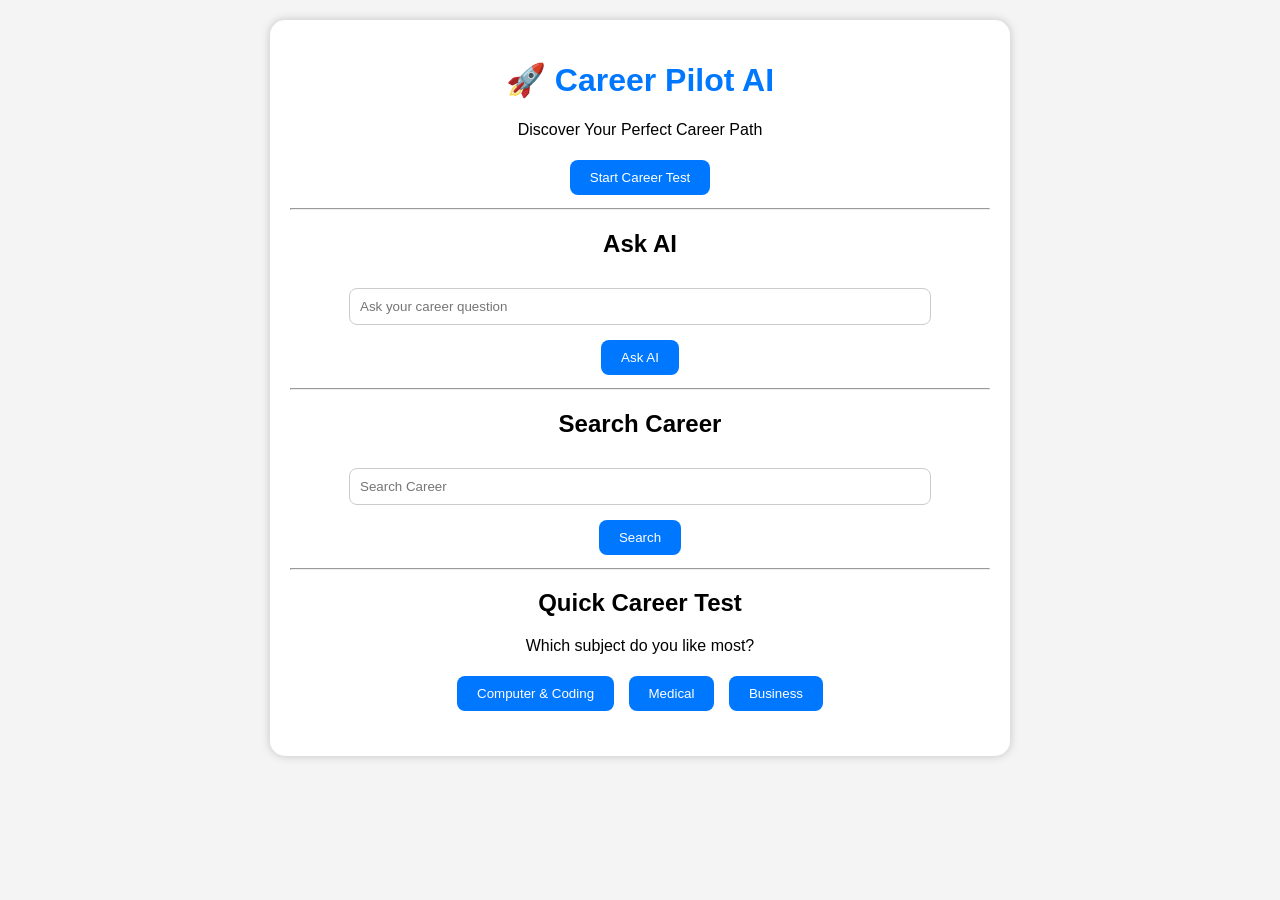
==== index.html @ ea634af7 "Update index.html Copilot Ai website" ====
<!DOCTYPE html>
<html lang="en">
<head>
<meta charset="UTF-8">
<meta name="viewport" content="width=device-width, initial-scale=1.0">
<title>Career Pilot AI</title>

<style>
body{
    font-family: Arial, sans-serif;
    text-align:center;
    background:#f4f4f4;
    margin:0;
    padding:20px;
}

.container{
    max-width:700px;
    margin:auto;
    background:white;
    padding:20px;
    border-radius:15px;
    box-shadow:0 0 10px rgba(0,0,0,0.2);
}

h1{
    color:#0077ff;
}

button{
    padding:10px 20px;
    margin:5px;
    border:none;
    border-radius:8px;
    background:#0077ff;
    color:white;
    cursor:pointer;
}

button:hover{
    background:#005ecc;
}

input{
    padding:10px;
    width:80%;
    margin:10px;
    border:1px solid #ccc;
    border-radius:8px;
}

#result{
    margin-top:20px;
    font-size:18px;
    font-weight:bold;
}
</style>
</head>

<body>

<div class="container">

<h1>🚀 Career Pilot AI</h1>

<p>Discover Your Perfect Career Path</p>

<button onclick="startTest()">Start Career Test</button>

<hr>

<h2>Ask AI</h2>

<input type="text" id="question" placeholder="Ask your career question">

<br>

<button onclick="askAI()">Ask AI</button>

<hr>

<h2>Search Career</h2>

<input type="text" id="careerSearch" placeholder="Search Career">

<br>

<button onclick="searchCareer()">Search</button>

<hr>

<h2>Quick Career Test</h2>

<p>Which subject do you like most?</p>

<button onclick="showResult('computer')">Computer & Coding</button>
<button onclick="showResult('medical')">Medical</button>
<button onclick="showResult('business')">Business</button>

<p id="result"></p>

</div>

<script>

function startTest(){
    document.getElementById("result").innerHTML =
    "✅ Career Test Started! Select your interest below.";
}

function askAI(){

    let q = document.getElementById("question").value.toLowerCase();

    if(q==""){
        document.getElementById("result").innerHTML =
        "⚠ Please enter a question.";
    }
    else if(q.includes("software") || q.includes("coding") || q.includes("computer")){
        document.getElementById("result").innerHTML =
        "💻 Software Engineer is a great career option.";
    }
    else if(q.includes("doctor") || q.includes("medical")){
        document.getElementById("result").innerHTML =
        "🩺 Medical field can be a good choice.";
    }
    else if(q.includes("business")){
        document.getElementById("result").innerHTML =
        "📈 Business and Entrepreneurship can be suitable.";
    }
    else{
        document.getElementById("result").innerHTML =
        "🤖 AI Suggestion: Explore Technology, Medical, Business, Design and AI careers.";
    }
}

function searchCareer(){

    let career = document.getElementById("careerSearch").value;

    if(career==""){
        document.getElementById("result").innerHTML =
        "⚠ Please enter a career name.";
    }
    else{
        document.getElementById("result").innerHTML =
        "🔍 Searching Career: " + career;
    }
}

function showResult(choice){

    let result="";

    if(choice==="computer"){
        result="💻 Recommended Career: Software Engineer, AI Engineer, Data Scientist";
    }

    if(choice==="medical"){
        result="🩺 Recommended Career: Doctor, Nurse, Pharmacist";
    }

    if(choice==="business"){
        result="📈 Recommended Career: Entrepreneur, CA, Business Analyst";
    }

    document.getElementById("result").innerHTML=result;
}

</script>

</body>
</html>
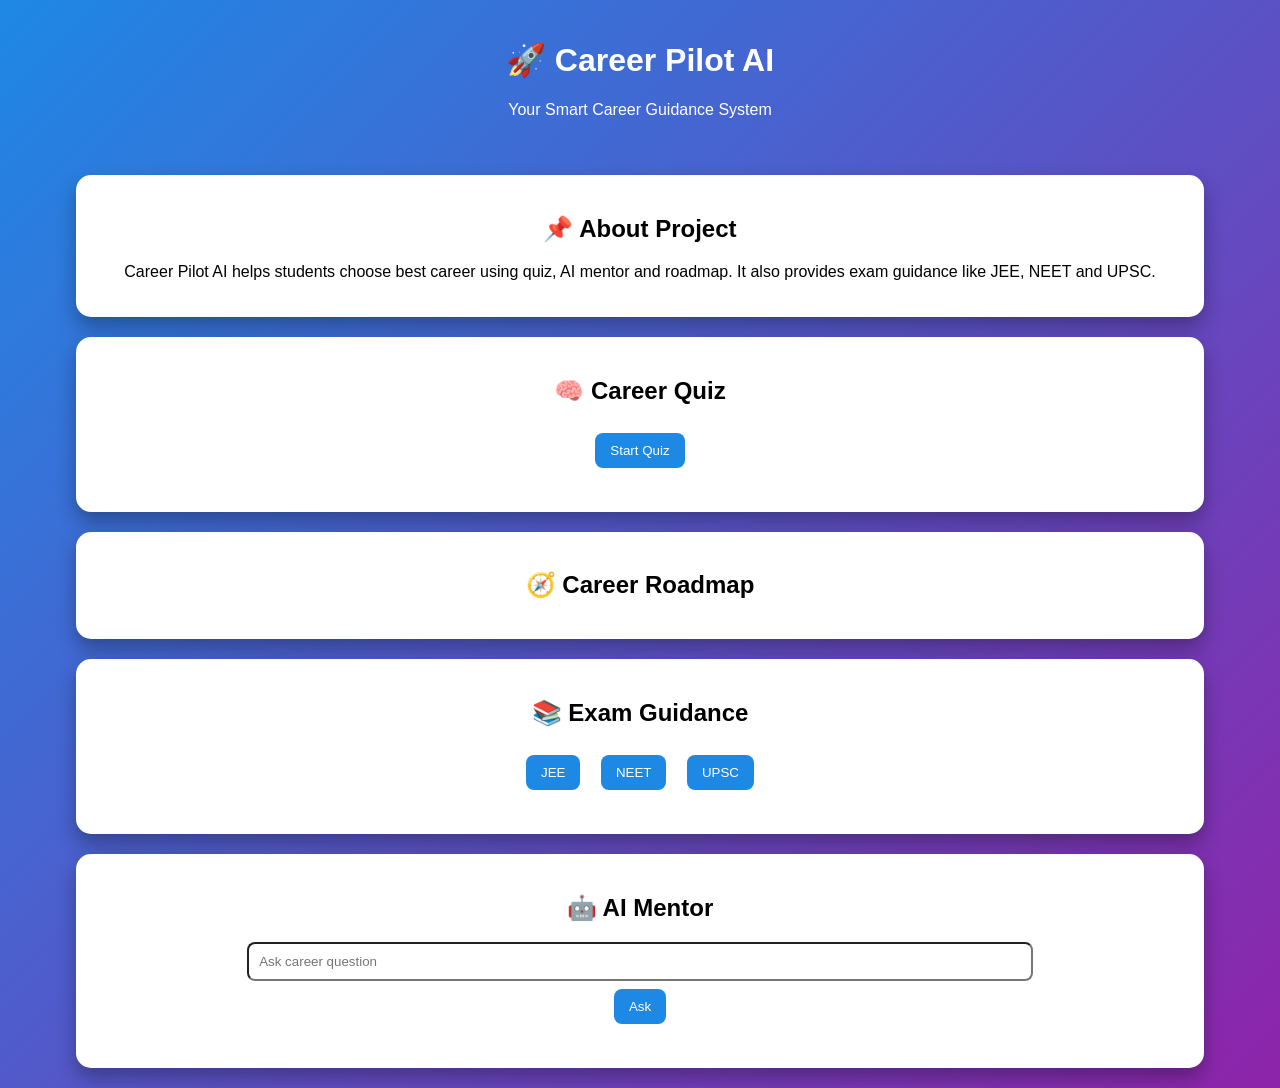
==== commit 9766db5c: "Update index.html Copilot Ai website" ====
--- a/index.html
+++ b/index.html
@@ -2,169 +2,175 @@
 <html lang="en">
 <head>
 <meta charset="UTF-8">
-<meta name="viewport" content="width=device-width, initial-scale=1.0">
 <title>Career Pilot AI</title>
 
 <style>
 body{
-    font-family: Arial, sans-serif;
-    text-align:center;
-    background:#f4f4f4;
-    margin:0;
-    padding:20px;
+  margin:0;
+  font-family:Arial;
+  background: linear-gradient(135deg,#1e88e5,#8e24aa);
+  color:white;
+  text-align:center;
 }
 
-.container{
-    max-width:700px;
-    margin:auto;
-    background:white;
-    padding:20px;
-    border-radius:15px;
-    box-shadow:0 0 10px rgba(0,0,0,0.2);
+header{
+  padding:20px;
 }
 
-h1{
-    color:#0077ff;
+.card{
+  background:white;
+  color:black;
+  margin:20px auto;
+  padding:20px;
+  width:85%;
+  border-radius:15px;
+  box-shadow:0 10px 20px rgba(0,0,0,0.3);
 }
 
 button{
-    padding:10px 20px;
-    margin:5px;
-    border:none;
-    border-radius:8px;
-    background:#0077ff;
-    color:white;
-    cursor:pointer;
+  padding:10px 15px;
+  margin:8px;
+  border:none;
+  border-radius:8px;
+  background:#1e88e5;
+  color:white;
+  cursor:pointer;
 }
 
 button:hover{
-    background:#005ecc;
+  background:#0d47a1;
 }
 
 input{
-    padding:10px;
-    width:80%;
-    margin:10px;
-    border:1px solid #ccc;
-    border-radius:8px;
-}
-
-#result{
-    margin-top:20px;
-    font-size:18px;
-    font-weight:bold;
+  padding:10px;
+  width:70%;
+  border-radius:8px;
 }
 </style>
 </head>
 
 <body>
 
-<div class="container">
+<header>
+<h1>🚀 Career Pilot AI</h1>
+<p>Your Smart Career Guidance System</p>
+</header>
 
-<h1>🚀 Career Pilot AI</h1>
+<!-- ABOUT -->
+<div class="card">
+<h2>📌 About Project</h2>
+<p>
+Career Pilot AI helps students choose best career using quiz, AI mentor and roadmap.
+It also provides exam guidance like JEE, NEET and UPSC.
+</p>
+</div>
 
-<p>Discover Your Perfect Career Path</p>
+<!-- QUIZ -->
+<div class="card">
+<h2>🧠 Career Quiz</h2>
+<button onclick="quiz()">Start Quiz</button>
+<p id="qres"></p>
+</div>
 
-<button onclick="startTest()">Start Career Test</button>
+<!-- ROADMAP -->
+<div class="card">
+<h2>🧭 Career Roadmap</h2>
+<p id="road"></p>
+</div>
 
-<hr>
+<!-- EXAMS -->
+<div class="card">
+<h2>📚 Exam Guidance</h2>
+<button onclick="exam('jee')">JEE</button>
+<button onclick="exam('neet')">NEET</button>
+<button onclick="exam('upsc')">UPSC</button>
+<p id="exam"></p>
+</div>
 
-<h2>Ask AI</h2>
-
-<input type="text" id="question" placeholder="Ask your career question">
-
+<!-- AI -->
+<div class="card">
+<h2>🤖 AI Mentor</h2>
+<input id="ask" placeholder="Ask career question">
 <br>
-
-<button onclick="askAI()">Ask AI</button>
-
-<hr>
-
-<h2>Search Career</h2>
-
-<input type="text" id="careerSearch" placeholder="Search Career">
-
-<br>
-
-<button onclick="searchCareer()">Search</button>
-
-<hr>
-
-<h2>Quick Career Test</h2>
-
-<p>Which subject do you like most?</p>
-
-<button onclick="showResult('computer')">Computer & Coding</button>
-<button onclick="showResult('medical')">Medical</button>
-<button onclick="showResult('business')">Business</button>
-
-<p id="result"></p>
-
+<button onclick="ai()">Ask</button>
+<p id="ans"></p>
 </div>
 
 <script>
 
-function startTest(){
-    document.getElementById("result").innerHTML =
-    "✅ Career Test Started! Select your interest below.";
+function quiz(){
+
+  let score=0;
+
+  let a=prompt("Do you like coding? yes/no");
+  let b=prompt("Do you like maths? yes/no");
+  let c=prompt("Do you like business? yes/no");
+
+  if(a=="yes") score+=40;
+  if(b=="yes") score+=30;
+  if(c=="yes") score+=30;
+
+  let career="";
+
+  if(score>=70){
+    career="Software Developer 💻";
+  }
+  else if(score>=50){
+    career="Data Analyst 📊";
+  }
+  else{
+    career="Business / Marketing 📈";
+  }
+
+  document.getElementById("qres").innerHTML =
+  "Score: "+score+"/100<br>Career: "+career;
+
+  if(career.includes("Software")){
+    document.getElementById("road").innerHTML =
+    "HTML → CSS → JS → React → Projects";
+  }
+  else if(career.includes("Data")){
+    document.getElementById("road").innerHTML =
+    "Excel → SQL → Python → Data Projects";
+  }
+  else{
+    document.getElementById("road").innerHTML =
+    "Communication → Business Skills → Internship";
+  }
 }
 
-function askAI(){
+function exam(type){
 
-    let q = document.getElementById("question").value.toLowerCase();
-
-    if(q==""){
-        document.getElementById("result").innerHTML =
-        "⚠ Please enter a question.";
-    }
-    else if(q.includes("software") || q.includes("coding") || q.includes("computer")){
-        document.getElementById("result").innerHTML =
-        "💻 Software Engineer is a great career option.";
-    }
-    else if(q.includes("doctor") || q.includes("medical")){
-        document.getElementById("result").innerHTML =
-        "🩺 Medical field can be a good choice.";
-    }
-    else if(q.includes("business")){
-        document.getElementById("result").innerHTML =
-        "📈 Business and Entrepreneurship can be suitable.";
-    }
-    else{
-        document.getElementById("result").innerHTML =
-        "🤖 AI Suggestion: Explore Technology, Medical, Business, Design and AI careers.";
-    }
+  if(type=="jee"){
+    document.getElementById("exam").innerHTML=
+    "JEE: Physics + Maths + Mock Tests";
+  }
+  if(type=="neet"){
+    document.getElementById("exam").innerHTML=
+    "NEET: Biology + Chemistry NCERT";
+  }
+  if(type=="upsc"){
+    document.getElementById("exam").innerHTML=
+    "UPSC: GK + Polity + Current Affairs";
+  }
 }
 
-function searchCareer(){
+function ai(){
 
-    let career = document.getElementById("careerSearch").value;
+  let q=document.getElementById("ask").value;
+  let r="";
 
-    if(career==""){
-        document.getElementById("result").innerHTML =
-        "⚠ Please enter a career name.";
-    }
-    else{
-        document.getElementById("result").innerHTML =
-        "🔍 Searching Career: " + career;
-    }
-}
+  if(q.includes("after 12th")){
+    r="Choose stream based on interest: Science/Commerce/IT";
+  }
+  else if(q.includes("software")){
+    r="Start with HTML, CSS, JavaScript";
+  }
+  else{
+    r="Focus on skills + projects + practice";
+  }
 
-function showResult(choice){
-
-    let result="";
-
-    if(choice==="computer"){
-        result="💻 Recommended Career: Software Engineer, AI Engineer, Data Scientist";
-    }
-
-    if(choice==="medical"){
-        result="🩺 Recommended Career: Doctor, Nurse, Pharmacist";
-    }
-
-    if(choice==="business"){
-        result="📈 Recommended Career: Entrepreneur, CA, Business Analyst";
-    }
-
-    document.getElementById("result").innerHTML=result;
+  document.getElementById("ans").innerHTML=r;
 }
 
 </script>
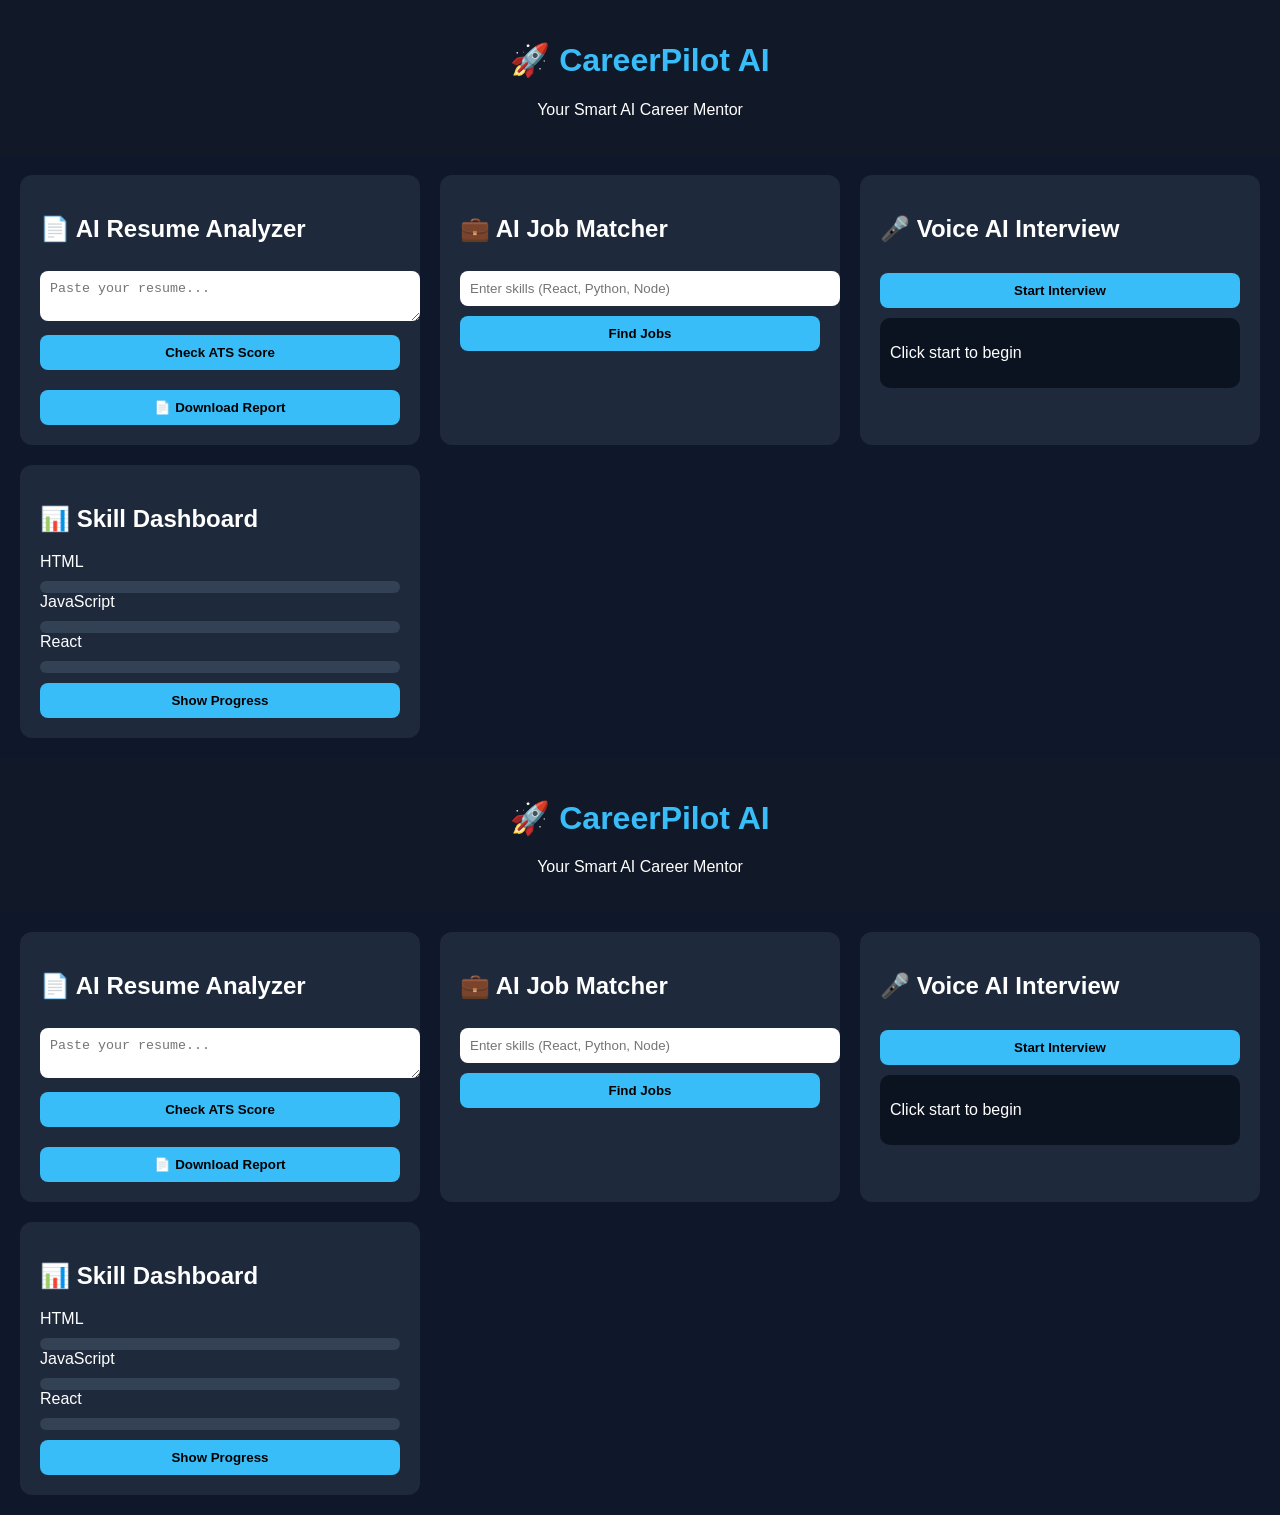
==== commit fc771dd9: "Update index.html Copilot Ai website" ====
--- a/index.html
+++ b/index.html
@@ -2,49 +2,87 @@
 <html lang="en">
 <head>
 <meta charset="UTF-8">
-<title>Career Pilot AI</title>
+<title>CareerPilot AI - Final Version</title>
 
 <style>
 body{
-  margin:0;
-  font-family:Arial;
-  background: linear-gradient(135deg,#1e88e5,#8e24aa);
-  color:white;
-  text-align:center;
+    font-family: Arial;
+    margin:0;
+    background:#0f172a;
+    color:white;
 }
 
 header{
-  padding:20px;
+    text-align:center;
+    padding:20px;
+    background:#111827;
+}
+
+h1{color:#38bdf8}
+
+.container{
+    display:grid;
+    grid-template-columns:repeat(auto-fit,minmax(300px,1fr));
+    gap:20px;
+    padding:20px;
 }
 
 .card{
-  background:white;
-  color:black;
-  margin:20px auto;
-  padding:20px;
-  width:85%;
-  border-radius:15px;
-  box-shadow:0 10px 20px rgba(0,0,0,0.3);
+    background:#1e293b;
+    padding:20px;
+    border-radius:12px;
+}
+
+input,textarea{
+    width:100%;
+    padding:10px;
+    margin-top:8px;
+    border-radius:8px;
+    border:none;
 }
 
 button{
-  padding:10px 15px;
-  margin:8px;
-  border:none;
-  border-radius:8px;
-  background:#1e88e5;
-  color:white;
-  cursor:pointer;
+    background:#38bdf8;
+    border:none;
+    padding:10px;
+    width:100%;
+    margin-top:10px;
+    border-radius:8px;
+    cursor:pointer;
+    font-weight:bold;
 }
 
 button:hover{
-  background:#0d47a1;
-}
-
-input{
-  padding:10px;
-  width:70%;
-  border-radius:8px;
+    background:#0ea5e9;
+}
+
+.result{
+    margin-top:10px;
+    color:#22c55e;
+}
+
+/* Dashboard */
+.progress{
+    width:100%;
+    background:#334155;
+    border-radius:20px;
+    overflow:hidden;
+    margin-top:10px;
+}
+
+.bar{
+    height:12px;
+    width:0%;
+    background:#38bdf8;
+    transition:1s;
+}
+
+/* Voice section */
+.voiceBox{
+    margin-top:10px;
+    padding:10px;
+    background:#0b1220;
+    border-radius:10px;
 }
 </style>
 </head>
@@ -52,125 +90,413 @@
 <body>
 
 <header>
-<h1>🚀 Career Pilot AI</h1>
-<p>Your Smart Career Guidance System</p>
+<h1>🚀 CareerPilot AI</h1>
+<p>Your Smart AI Career Mentor</p>
 </header>
 
-<!-- ABOUT -->
-<div class="card">
-<h2>📌 About Project</h2>
-<p>
-Career Pilot AI helps students choose best career using quiz, AI mentor and roadmap.
-It also provides exam guidance like JEE, NEET and UPSC.
-</p>
-</div>
-
-<!-- QUIZ -->
-<div class="card">
-<h2>🧠 Career Quiz</h2>
-<button onclick="quiz()">Start Quiz</button>
-<p id="qres"></p>
-</div>
-
-<!-- ROADMAP -->
-<div class="card">
-<h2>🧭 Career Roadmap</h2>
-<p id="road"></p>
-</div>
-
-<!-- EXAMS -->
-<div class="card">
-<h2>📚 Exam Guidance</h2>
-<button onclick="exam('jee')">JEE</button>
-<button onclick="exam('neet')">NEET</button>
-<button onclick="exam('upsc')">UPSC</button>
-<p id="exam"></p>
-</div>
-
-<!-- AI -->
-<div class="card">
-<h2>🤖 AI Mentor</h2>
-<input id="ask" placeholder="Ask career question">
-<br>
-<button onclick="ai()">Ask</button>
-<p id="ans"></p>
+<div class="container">
+
+<!-- 1. RESUME -->
+<div class="card">
+<h2>📄 AI Resume Analyzer</h2>
+<textarea id="resume" placeholder="Paste your resume..."></textarea>
+<button onclick="analyzeResume()">Check ATS Score</button>
+<div id="resumeResult" class="result"></div>
+
+<button onclick="downloadReport()">📄 Download Report</button>
+</div>
+
+<!-- 2. JOB MATCH -->
+<div class="card">
+<h2>💼 AI Job Matcher</h2>
+<input id="skills" placeholder="Enter skills (React, Python, Node)">
+<button onclick="jobMatch()">Find Jobs</button>
+<div id="jobResult" class="result"></div>
+</div>
+
+<!-- 3. VOICE INTERVIEW -->
+<div class="card">
+<h2>🎤 Voice AI Interview</h2>
+<button onclick="startVoiceInterview()">Start Interview</button>
+<div class="voiceBox">
+<p id="voiceQ">Click start to begin</p>
+</div>
+</div>
+
+<!-- 4. DASHBOARD -->
+<div class="card">
+<h2>📊 Skill Dashboard</h2>
+
+HTML
+<div class="progress"><div class="bar" id="h"></div></div>
+
+JavaScript
+<div class="progress"><div class="bar" id="j"></div></div>
+
+React
+<div class="progress"><div class="bar" id="r"></div></div>
+
+<button onclick="animateBars()">Show Progress</button>
+</div>
+
 </div>
 
 <script>
 
-function quiz(){
-
-  let score=0;
-
-  let a=prompt("Do you like coding? yes/no");
-  let b=prompt("Do you like maths? yes/no");
-  let c=prompt("Do you like business? yes/no");
-
-  if(a=="yes") score+=40;
-  if(b=="yes") score+=30;
-  if(c=="yes") score+=30;
-
-  let career="";
-
-  if(score>=70){
-    career="Software Developer 💻";
-  }
-  else if(score>=50){
-    career="Data Analyst 📊";
-  }
-  else{
-    career="Business / Marketing 📈";
-  }
-
-  document.getElementById("qres").innerHTML =
-  "Score: "+score+"/100<br>Career: "+career;
-
-  if(career.includes("Software")){
-    document.getElementById("road").innerHTML =
-    "HTML → CSS → JS → React → Projects";
-  }
-  else if(career.includes("Data")){
-    document.getElementById("road").innerHTML =
-    "Excel → SQL → Python → Data Projects";
-  }
-  else{
-    document.getElementById("road").innerHTML =
-    "Communication → Business Skills → Internship";
-  }
-}
-
-function exam(type){
-
-  if(type=="jee"){
-    document.getElementById("exam").innerHTML=
-    "JEE: Physics + Maths + Mock Tests";
-  }
-  if(type=="neet"){
-    document.getElementById("exam").innerHTML=
-    "NEET: Biology + Chemistry NCERT";
-  }
-  if(type=="upsc"){
-    document.getElementById("exam").innerHTML=
-    "UPSC: GK + Polity + Current Affairs";
-  }
-}
-
-function ai(){
-
-  let q=document.getElementById("ask").value;
-  let r="";
-
-  if(q.includes("after 12th")){
-    r="Choose stream based on interest: Science/Commerce/IT";
-  }
-  else if(q.includes("software")){
-    r="Start with HTML, CSS, JavaScript";
-  }
-  else{
-    r="Focus on skills + projects + practice";
-  }
-
-  document.getElementById("ans").innerHTML=r;
+/* 1. ATS SCORE */
+function analyzeResume(){
+    let text = document.getElementById("resume").value.toLowerCase();
+
+    let score = 50;
+
+    let keywords = ["html","css","javascript","react","node","python","sql","api","git"];
+
+    keywords.forEach(k=>{
+        if(text.includes(k)){
+            score += 6;
+        }
+    });
+
+    if(text.length > 300) score += 10;
+
+    if(score > 100) score = 100;
+
+    document.getElementById("resumeResult").innerHTML =
+    "🔥 ATS Score: " + score + "/100";
+}
+
+/* 2. JOB MATCH */
+function jobMatch(){
+    let skills = document.getElementById("skills").value.toLowerCase();
+    let jobs = [];
+
+    if(skills.includes("react") || skills.includes("js")){
+        jobs.push("Frontend Developer (92%)");
+    }
+    if(skills.includes("python")){
+        jobs.push("Data Analyst (88%)");
+    }
+    if(skills.includes("node")){
+        jobs.push("Backend Developer (85%)");
+    }
+
+    if(jobs.length === 0){
+        jobs.push("Beginner Internship (70%)");
+    }
+
+    document.getElementById("jobResult").innerHTML =
+    "🔥 Matches:<br>" + jobs.join("<br>");
+}
+
+/* 3. VOICE INTERVIEW */
+let qList = [
+"Tell me about yourself",
+"What are your strengths?",
+"What is JavaScript?",
+"Explain a project you built",
+"Why should we hire you?"
+];
+
+let i = 0;
+
+function speak(text){
+    let msg = new SpeechSynthesisUtterance(text);
+    speechSynthesis.speak(msg);
+}
+
+function startVoiceInterview(){
+    i = 0;
+    nextQ();
+}
+
+function nextQ(){
+    if(i < qList.length){
+        let q = qList[i];
+        document.getElementById("voiceQ").innerText = q;
+        speak(q);
+        i++;
+        setTimeout(nextQ, 7000);
+    }
+}
+
+/* 4. DASHBOARD */
+function animateBars(){
+    document.getElementById("h").style.width = "90%";
+    document.getElementById("j").style.width = "75%";
+    document.getElementById("r").style.width = "60%";
+}
+
+/* 5. DOWNLOAD REPORT */
+function downloadReport(){
+    let resume = document.getElementById("resume").value;
+    let score = document.getElementById("resumeResult").innerText;
+
+    let data =
+`CAREERPILOT AI REPORT
+
+RESUME:
+${resume}
+
+RESULT:
+${score}`;
+
+    let blob = new Blob([data], {type:"text/plain"});
+    let a = document.createElement("a");
+    a.href = URL.createObjectURL(blob);
+    a.download = "CareerPilot_Report.txt";
+    a.click();
+}
+
+</script>
+
+</body>
+</html><!DOCTYPE html>
+<html lang="en">
+<head>
+<meta charset="UTF-8">
+<title>CareerPilot AI - Final Version</title>
+
+<style>
+body{
+    font-family: Arial;
+    margin:0;
+    background:#0f172a;
+    color:white;
+}
+
+header{
+    text-align:center;
+    padding:20px;
+    background:#111827;
+}
+
+h1{color:#38bdf8}
+
+.container{
+    display:grid;
+    grid-template-columns:repeat(auto-fit,minmax(300px,1fr));
+    gap:20px;
+    padding:20px;
+}
+
+.card{
+    background:#1e293b;
+    padding:20px;
+    border-radius:12px;
+}
+
+input,textarea{
+    width:100%;
+    padding:10px;
+    margin-top:8px;
+    border-radius:8px;
+    border:none;
+}
+
+button{
+    background:#38bdf8;
+    border:none;
+    padding:10px;
+    width:100%;
+    margin-top:10px;
+    border-radius:8px;
+    cursor:pointer;
+    font-weight:bold;
+}
+
+button:hover{
+    background:#0ea5e9;
+}
+
+.result{
+    margin-top:10px;
+    color:#22c55e;
+}
+
+/* Dashboard */
+.progress{
+    width:100%;
+    background:#334155;
+    border-radius:20px;
+    overflow:hidden;
+    margin-top:10px;
+}
+
+.bar{
+    height:12px;
+    width:0%;
+    background:#38bdf8;
+    transition:1s;
+}
+
+/* Voice section */
+.voiceBox{
+    margin-top:10px;
+    padding:10px;
+    background:#0b1220;
+    border-radius:10px;
+}
+</style>
+</head>
+
+<body>
+
+<header>
+<h1>🚀 CareerPilot AI</h1>
+<p>Your Smart AI Career Mentor</p>
+</header>
+
+<div class="container">
+
+<!-- 1. RESUME -->
+<div class="card">
+<h2>📄 AI Resume Analyzer</h2>
+<textarea id="resume" placeholder="Paste your resume..."></textarea>
+<button onclick="analyzeResume()">Check ATS Score</button>
+<div id="resumeResult" class="result"></div>
+
+<button onclick="downloadReport()">📄 Download Report</button>
+</div>
+
+<!-- 2. JOB MATCH -->
+<div class="card">
+<h2>💼 AI Job Matcher</h2>
+<input id="skills" placeholder="Enter skills (React, Python, Node)">
+<button onclick="jobMatch()">Find Jobs</button>
+<div id="jobResult" class="result"></div>
+</div>
+
+<!-- 3. VOICE INTERVIEW -->
+<div class="card">
+<h2>🎤 Voice AI Interview</h2>
+<button onclick="startVoiceInterview()">Start Interview</button>
+<div class="voiceBox">
+<p id="voiceQ">Click start to begin</p>
+</div>
+</div>
+
+<!-- 4. DASHBOARD -->
+<div class="card">
+<h2>📊 Skill Dashboard</h2>
+
+HTML
+<div class="progress"><div class="bar" id="h"></div></div>
+
+JavaScript
+<div class="progress"><div class="bar" id="j"></div></div>
+
+React
+<div class="progress"><div class="bar" id="r"></div></div>
+
+<button onclick="animateBars()">Show Progress</button>
+</div>
+
+</div>
+
+<script>
+
+/* 1. ATS SCORE */
+function analyzeResume(){
+    let text = document.getElementById("resume").value.toLowerCase();
+
+    let score = 50;
+
+    let keywords = ["html","css","javascript","react","node","python","sql","api","git"];
+
+    keywords.forEach(k=>{
+        if(text.includes(k)){
+            score += 6;
+        }
+    });
+
+    if(text.length > 300) score += 10;
+
+    if(score > 100) score = 100;
+
+    document.getElementById("resumeResult").innerHTML =
+    "🔥 ATS Score: " + score + "/100";
+}
+
+/* 2. JOB MATCH */
+function jobMatch(){
+    let skills = document.getElementById("skills").value.toLowerCase();
+    let jobs = [];
+
+    if(skills.includes("react") || skills.includes("js")){
+        jobs.push("Frontend Developer (92%)");
+    }
+    if(skills.includes("python")){
+        jobs.push("Data Analyst (88%)");
+    }
+    if(skills.includes("node")){
+        jobs.push("Backend Developer (85%)");
+    }
+
+    if(jobs.length === 0){
+        jobs.push("Beginner Internship (70%)");
+    }
+
+    document.getElementById("jobResult").innerHTML =
+    "🔥 Matches:<br>" + jobs.join("<br>");
+}
+
+/* 3. VOICE INTERVIEW */
+let qList = [
+"Tell me about yourself",
+"What are your strengths?",
+"What is JavaScript?",
+"Explain a project you built",
+"Why should we hire you?"
+];
+
+let i = 0;
+
+function speak(text){
+    let msg = new SpeechSynthesisUtterance(text);
+    speechSynthesis.speak(msg);
+}
+
+function startVoiceInterview(){
+    i = 0;
+    nextQ();
+}
+
+function nextQ(){
+    if(i < qList.length){
+        let q = qList[i];
+        document.getElementById("voiceQ").innerText = q;
+        speak(q);
+        i++;
+        setTimeout(nextQ, 7000);
+    }
+}
+
+/* 4. DASHBOARD */
+function animateBars(){
+    document.getElementById("h").style.width = "90%";
+    document.getElementById("j").style.width = "75%";
+    document.getElementById("r").style.width = "60%";
+}
+
+/* 5. DOWNLOAD REPORT */
+function downloadReport(){
+    let resume = document.getElementById("resume").value;
+    let score = document.getElementById("resumeResult").innerText;
+
+    let data =
+`CAREERPILOT AI REPORT
+
+RESUME:
+${resume}
+
+RESULT:
+${score}`;
+
+    let blob = new Blob([data], {type:"text/plain"});
+    let a = document.createElement("a");
+    a.href = URL.createObjectURL(blob);
+    a.download = "CareerPilot_Report.txt";
+    a.click();
 }
 
 </script>
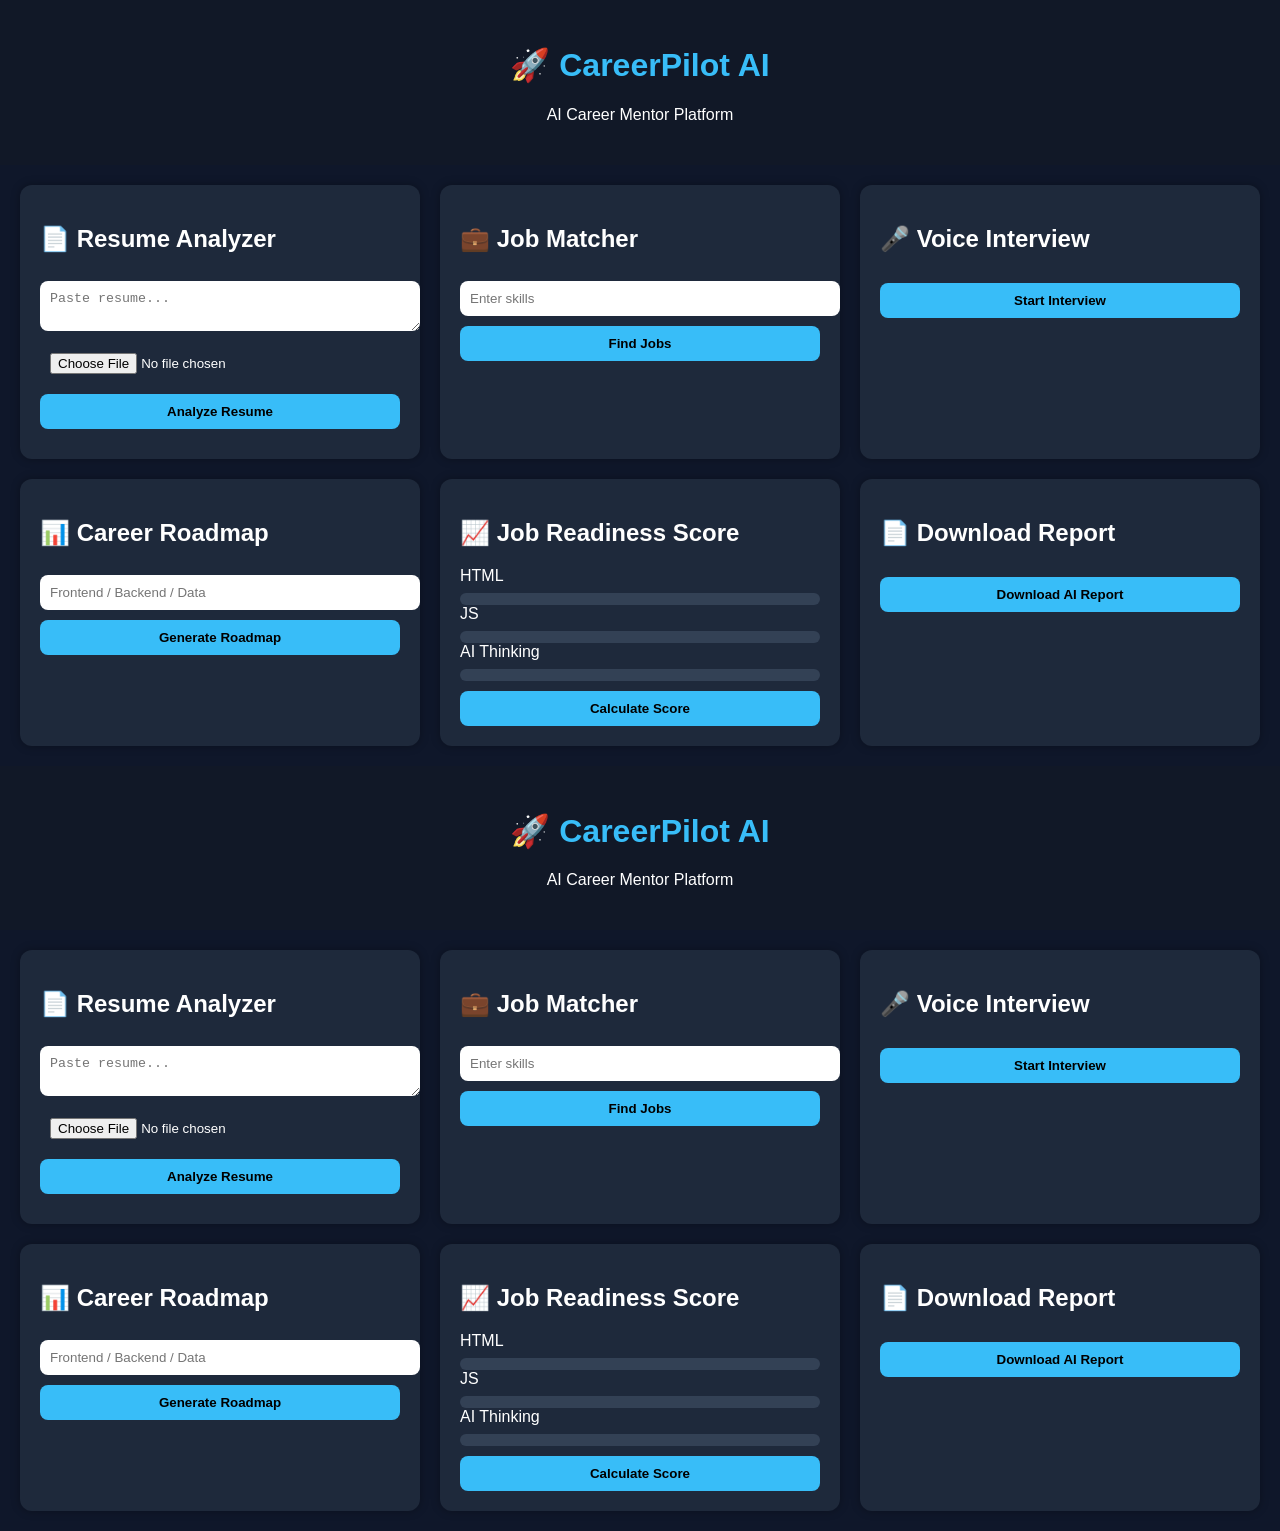
==== commit bd05459e: "Update index.html Career pilot- Ai website" ====
--- a/index.html
+++ b/index.html
@@ -2,19 +2,19 @@
 <html lang="en">
 <head>
 <meta charset="UTF-8">
-<title>CareerPilot AI - Final Version</title>
+<title>CareerPilot AI - Final Polish</title>
 
 <style>
 body{
-    font-family: Arial;
     margin:0;
+    font-family:Arial;
     background:#0f172a;
     color:white;
 }
 
 header{
     text-align:center;
-    padding:20px;
+    padding:25px;
     background:#111827;
 }
 
@@ -31,25 +31,26 @@
     background:#1e293b;
     padding:20px;
     border-radius:12px;
+    box-shadow:0 0 10px rgba(0,0,0,0.3);
 }
 
 input,textarea{
     width:100%;
     padding:10px;
     margin-top:8px;
+    border:none;
     border-radius:8px;
+}
+
+button{
+    width:100%;
+    padding:10px;
+    margin-top:10px;
     border:none;
-}
-
-button{
+    border-radius:8px;
     background:#38bdf8;
-    border:none;
-    padding:10px;
-    width:100%;
-    margin-top:10px;
-    border-radius:8px;
+    font-weight:bold;
     cursor:pointer;
-    font-weight:bold;
 }
 
 button:hover{
@@ -61,13 +62,12 @@
     color:#22c55e;
 }
 
-/* Dashboard */
+/* progress */
 .progress{
-    width:100%;
     background:#334155;
     border-radius:20px;
     overflow:hidden;
-    margin-top:10px;
+    margin-top:8px;
 }
 
 .bar{
@@ -76,14 +76,6 @@
     background:#38bdf8;
     transition:1s;
 }
-
-/* Voice section */
-.voiceBox{
-    margin-top:10px;
-    padding:10px;
-    background:#0b1220;
-    border-radius:10px;
-}
 </style>
 </head>
 
@@ -91,70 +83,99 @@
 
 <header>
 <h1>🚀 CareerPilot AI</h1>
-<p>Your Smart AI Career Mentor</p>
+<p>AI Career Mentor Platform</p>
 </header>
 
 <div class="container">
 
-<!-- 1. RESUME -->
-<div class="card">
-<h2>📄 AI Resume Analyzer</h2>
-<textarea id="resume" placeholder="Paste your resume..."></textarea>
-<button onclick="analyzeResume()">Check ATS Score</button>
+<!-- RESUME -->
+<div class="card">
+<h2>📄 Resume Analyzer</h2>
+<textarea id="resume" placeholder="Paste resume..."></textarea>
+
+<input type="file" onchange="loadFile(event)">
+
+<button onclick="analyzeResume()">Analyze Resume</button>
+
 <div id="resumeResult" class="result"></div>
-
-<button onclick="downloadReport()">📄 Download Report</button>
-</div>
-
-<!-- 2. JOB MATCH -->
-<div class="card">
-<h2>💼 AI Job Matcher</h2>
-<input id="skills" placeholder="Enter skills (React, Python, Node)">
+</div>
+
+<!-- JOB MATCH -->
+<div class="card">
+<h2>💼 Job Matcher</h2>
+<input id="skills" placeholder="Enter skills">
 <button onclick="jobMatch()">Find Jobs</button>
 <div id="jobResult" class="result"></div>
 </div>
 
-<!-- 3. VOICE INTERVIEW -->
-<div class="card">
-<h2>🎤 Voice AI Interview</h2>
-<button onclick="startVoiceInterview()">Start Interview</button>
-<div class="voiceBox">
-<p id="voiceQ">Click start to begin</p>
-</div>
-</div>
-
-<!-- 4. DASHBOARD -->
-<div class="card">
-<h2>📊 Skill Dashboard</h2>
+<!-- VOICE INTERVIEW -->
+<div class="card">
+<h2>🎤 Voice Interview</h2>
+<button onclick="startInterview()">Start Interview</button>
+<p id="qBox"></p>
+<div id="scoreBox" class="result"></div>
+</div>
+
+<!-- ROADMAP -->
+<div class="card">
+<h2>📊 Career Roadmap</h2>
+<input id="goal" placeholder="Frontend / Backend / Data">
+<button onclick="roadmap()">Generate Roadmap</button>
+<div id="roadmapResult" class="result"></div>
+</div>
+
+<!-- DASHBOARD -->
+<div class="card">
+<h2>📈 Job Readiness Score</h2>
 
 HTML
 <div class="progress"><div class="bar" id="h"></div></div>
 
-JavaScript
+JS
 <div class="progress"><div class="bar" id="j"></div></div>
 
-React
-<div class="progress"><div class="bar" id="r"></div></div>
-
-<button onclick="animateBars()">Show Progress</button>
+AI Thinking
+<div class="progress"><div class="bar" id="a"></div></div>
+
+<button onclick="showProgress()">Calculate Score</button>
+</div>
+
+<!-- REPORT -->
+<div class="card">
+<h2>📄 Download Report</h2>
+<button onclick="downloadReport()">Download AI Report</button>
 </div>
 
 </div>
 
 <script>
 
-/* 1. ATS SCORE */
+let resumeText = "";
+
+/* FILE LOAD */
+function loadFile(event){
+    let file = event.target.files[0];
+    let reader = new FileReader();
+
+    reader.onload = function(){
+        resumeText = reader.result;
+        document.getElementById("resume").value = resumeText;
+    }
+
+    reader.readAsText(file);
+}
+
+/* RESUME ANALYSIS */
 function analyzeResume(){
+
     let text = document.getElementById("resume").value.toLowerCase();
 
-    let score = 50;
-
-    let keywords = ["html","css","javascript","react","node","python","sql","api","git"];
+    let keywords = ["html","css","js","javascript","react","node","python","sql","api","git"];
+
+    let score = 40;
 
     keywords.forEach(k=>{
-        if(text.includes(k)){
-            score += 6;
-        }
+        if(text.includes(k)) score += 6;
     });
 
     if(text.length > 300) score += 10;
@@ -165,85 +186,124 @@
     "🔥 ATS Score: " + score + "/100";
 }
 
-/* 2. JOB MATCH */
+/* JOB MATCH */
 function jobMatch(){
-    let skills = document.getElementById("skills").value.toLowerCase();
+
+    let s = document.getElementById("skills").value.toLowerCase();
     let jobs = [];
 
-    if(skills.includes("react") || skills.includes("js")){
+    if(s.includes("react") || s.includes("js")){
         jobs.push("Frontend Developer (92%)");
     }
-    if(skills.includes("python")){
+
+    if(s.includes("python")){
         jobs.push("Data Analyst (88%)");
     }
-    if(skills.includes("node")){
+
+    if(s.includes("node")){
         jobs.push("Backend Developer (85%)");
     }
 
     if(jobs.length === 0){
-        jobs.push("Beginner Internship (70%)");
+        jobs.push("Internship Role (70%)");
     }
 
     document.getElementById("jobResult").innerHTML =
     "🔥 Matches:<br>" + jobs.join("<br>");
 }
 
-/* 3. VOICE INTERVIEW */
-let qList = [
+/* VOICE INTERVIEW */
+let questions = [
 "Tell me about yourself",
 "What are your strengths?",
 "What is JavaScript?",
-"Explain a project you built",
+"Explain your project",
 "Why should we hire you?"
 ];
 
 let i = 0;
+let score = 0;
 
 function speak(text){
     let msg = new SpeechSynthesisUtterance(text);
     speechSynthesis.speak(msg);
 }
 
-function startVoiceInterview(){
+function startInterview(){
     i = 0;
+    score = 0;
     nextQ();
 }
 
 function nextQ(){
-    if(i < qList.length){
-        let q = qList[i];
-        document.getElementById("voiceQ").innerText = q;
+
+    if(i < questions.length){
+
+        let q = questions[i];
+        document.getElementById("qBox").innerText = q;
         speak(q);
+
+        score += 20; // simulated scoring
+
         i++;
-        setTimeout(nextQ, 7000);
-    }
-}
-
-/* 4. DASHBOARD */
-function animateBars(){
+        setTimeout(nextQ, 6000);
+
+    }else{
+        document.getElementById("scoreBox").innerHTML =
+        "🎯 Interview Score: " + score + "/100";
+    }
+}
+
+/* ROADMAP */
+function roadmap(){
+
+    let g = document.getElementById("goal").value.toLowerCase();
+    let plan = "";
+
+    if(g.includes("frontend")){
+        plan = "HTML → CSS → JavaScript → React → Projects";
+    }
+    else if(g.includes("backend")){
+        plan = "Node → Express → API → Database → Deployment";
+    }
+    else if(g.includes("data")){
+        plan = "Excel → SQL → Python → Pandas → ML Basics";
+    }
+    else{
+        plan = "Learn Basics → Build Projects → Internship";
+    }
+
+    document.getElementById("roadmapResult").innerHTML = plan;
+}
+
+/* DASHBOARD */
+function showProgress(){
     document.getElementById("h").style.width = "90%";
-    document.getElementById("j").style.width = "75%";
-    document.getElementById("r").style.width = "60%";
-}
-
-/* 5. DOWNLOAD REPORT */
+    document.getElementById("j").style.width = "80%";
+    document.getElementById("a").style.width = "75%";
+}
+
+/* REPORT */
 function downloadReport(){
-    let resume = document.getElementById("resume").value;
-    let score = document.getElementById("resumeResult").innerText;
 
     let data =
-`CAREERPILOT AI REPORT
-
-RESUME:
-${resume}
-
-RESULT:
-${score}`;
-
-    let blob = new Blob([data], {type:"text/plain"});
+`CAREERPILOT AI FINAL REPORT
+
+Resume:
+${document.getElementById("resume").value}
+
+Score:
+${document.getElementById("resumeResult").innerText}
+
+Job Matches:
+${document.getElementById("jobResult").innerText}
+`;
+
+    let blob = new Blob([data],{type:"text/plain"});
     let a = document.createElement("a");
+
     a.href = URL.createObjectURL(blob);
-    a.download = "CareerPilot_Report.txt";
+    a.download = "CareerPilot_AI_Report.txt";
     a.click();
 }
 
@@ -254,19 +314,19 @@
 <html lang="en">
 <head>
 <meta charset="UTF-8">
-<title>CareerPilot AI - Final Version</title>
+<title>CareerPilot AI - Final Polish</title>
 
 <style>
 body{
-    font-family: Arial;
     margin:0;
+    font-family:Arial;
     background:#0f172a;
     color:white;
 }
 
 header{
     text-align:center;
-    padding:20px;
+    padding:25px;
     background:#111827;
 }
 
@@ -283,25 +343,26 @@
     background:#1e293b;
     padding:20px;
     border-radius:12px;
+    box-shadow:0 0 10px rgba(0,0,0,0.3);
 }
 
 input,textarea{
     width:100%;
     padding:10px;
     margin-top:8px;
+    border:none;
     border-radius:8px;
+}
+
+button{
+    width:100%;
+    padding:10px;
+    margin-top:10px;
     border:none;
-}
-
-button{
+    border-radius:8px;
     background:#38bdf8;
-    border:none;
-    padding:10px;
-    width:100%;
-    margin-top:10px;
-    border-radius:8px;
+    font-weight:bold;
     cursor:pointer;
-    font-weight:bold;
 }
 
 button:hover{
@@ -313,13 +374,12 @@
     color:#22c55e;
 }
 
-/* Dashboard */
+/* progress */
 .progress{
-    width:100%;
     background:#334155;
     border-radius:20px;
     overflow:hidden;
-    margin-top:10px;
+    margin-top:8px;
 }
 
 .bar{
@@ -328,14 +388,6 @@
     background:#38bdf8;
     transition:1s;
 }
-
-/* Voice section */
-.voiceBox{
-    margin-top:10px;
-    padding:10px;
-    background:#0b1220;
-    border-radius:10px;
-}
 </style>
 </head>
 
@@ -343,70 +395,99 @@
 
 <header>
 <h1>🚀 CareerPilot AI</h1>
-<p>Your Smart AI Career Mentor</p>
+<p>AI Career Mentor Platform</p>
 </header>
 
 <div class="container">
 
-<!-- 1. RESUME -->
-<div class="card">
-<h2>📄 AI Resume Analyzer</h2>
-<textarea id="resume" placeholder="Paste your resume..."></textarea>
-<button onclick="analyzeResume()">Check ATS Score</button>
+<!-- RESUME -->
+<div class="card">
+<h2>📄 Resume Analyzer</h2>
+<textarea id="resume" placeholder="Paste resume..."></textarea>
+
+<input type="file" onchange="loadFile(event)">
+
+<button onclick="analyzeResume()">Analyze Resume</button>
+
 <div id="resumeResult" class="result"></div>
-
-<button onclick="downloadReport()">📄 Download Report</button>
-</div>
-
-<!-- 2. JOB MATCH -->
-<div class="card">
-<h2>💼 AI Job Matcher</h2>
-<input id="skills" placeholder="Enter skills (React, Python, Node)">
+</div>
+
+<!-- JOB MATCH -->
+<div class="card">
+<h2>💼 Job Matcher</h2>
+<input id="skills" placeholder="Enter skills">
 <button onclick="jobMatch()">Find Jobs</button>
 <div id="jobResult" class="result"></div>
 </div>
 
-<!-- 3. VOICE INTERVIEW -->
-<div class="card">
-<h2>🎤 Voice AI Interview</h2>
-<button onclick="startVoiceInterview()">Start Interview</button>
-<div class="voiceBox">
-<p id="voiceQ">Click start to begin</p>
-</div>
-</div>
-
-<!-- 4. DASHBOARD -->
-<div class="card">
-<h2>📊 Skill Dashboard</h2>
+<!-- VOICE INTERVIEW -->
+<div class="card">
+<h2>🎤 Voice Interview</h2>
+<button onclick="startInterview()">Start Interview</button>
+<p id="qBox"></p>
+<div id="scoreBox" class="result"></div>
+</div>
+
+<!-- ROADMAP -->
+<div class="card">
+<h2>📊 Career Roadmap</h2>
+<input id="goal" placeholder="Frontend / Backend / Data">
+<button onclick="roadmap()">Generate Roadmap</button>
+<div id="roadmapResult" class="result"></div>
+</div>
+
+<!-- DASHBOARD -->
+<div class="card">
+<h2>📈 Job Readiness Score</h2>
 
 HTML
 <div class="progress"><div class="bar" id="h"></div></div>
 
-JavaScript
+JS
 <div class="progress"><div class="bar" id="j"></div></div>
 
-React
-<div class="progress"><div class="bar" id="r"></div></div>
-
-<button onclick="animateBars()">Show Progress</button>
+AI Thinking
+<div class="progress"><div class="bar" id="a"></div></div>
+
+<button onclick="showProgress()">Calculate Score</button>
+</div>
+
+<!-- REPORT -->
+<div class="card">
+<h2>📄 Download Report</h2>
+<button onclick="downloadReport()">Download AI Report</button>
 </div>
 
 </div>
 
 <script>
 
-/* 1. ATS SCORE */
+let resumeText = "";
+
+/* FILE LOAD */
+function loadFile(event){
+    let file = event.target.files[0];
+    let reader = new FileReader();
+
+    reader.onload = function(){
+        resumeText = reader.result;
+        document.getElementById("resume").value = resumeText;
+    }
+
+    reader.readAsText(file);
+}
+
+/* RESUME ANALYSIS */
 function analyzeResume(){
+
     let text = document.getElementById("resume").value.toLowerCase();
 
-    let score = 50;
-
-    let keywords = ["html","css","javascript","react","node","python","sql","api","git"];
+    let keywords = ["html","css","js","javascript","react","node","python","sql","api","git"];
+
+    let score = 40;
 
     keywords.forEach(k=>{
-        if(text.includes(k)){
-            score += 6;
-        }
+        if(text.includes(k)) score += 6;
     });
 
     if(text.length > 300) score += 10;
@@ -417,85 +498,124 @@
     "🔥 ATS Score: " + score + "/100";
 }
 
-/* 2. JOB MATCH */
+/* JOB MATCH */
 function jobMatch(){
-    let skills = document.getElementById("skills").value.toLowerCase();
+
+    let s = document.getElementById("skills").value.toLowerCase();
     let jobs = [];
 
-    if(skills.includes("react") || skills.includes("js")){
+    if(s.includes("react") || s.includes("js")){
         jobs.push("Frontend Developer (92%)");
     }
-    if(skills.includes("python")){
+
+    if(s.includes("python")){
         jobs.push("Data Analyst (88%)");
     }
-    if(skills.includes("node")){
+
+    if(s.includes("node")){
         jobs.push("Backend Developer (85%)");
     }
 
     if(jobs.length === 0){
-        jobs.push("Beginner Internship (70%)");
+        jobs.push("Internship Role (70%)");
     }
 
     document.getElementById("jobResult").innerHTML =
     "🔥 Matches:<br>" + jobs.join("<br>");
 }
 
-/* 3. VOICE INTERVIEW */
-let qList = [
+/* VOICE INTERVIEW */
+let questions = [
 "Tell me about yourself",
 "What are your strengths?",
 "What is JavaScript?",
-"Explain a project you built",
+"Explain your project",
 "Why should we hire you?"
 ];
 
 let i = 0;
+let score = 0;
 
 function speak(text){
     let msg = new SpeechSynthesisUtterance(text);
     speechSynthesis.speak(msg);
 }
 
-function startVoiceInterview(){
+function startInterview(){
     i = 0;
+    score = 0;
     nextQ();
 }
 
 function nextQ(){
-    if(i < qList.length){
-        let q = qList[i];
-        document.getElementById("voiceQ").innerText = q;
+
+    if(i < questions.length){
+
+        let q = questions[i];
+        document.getElementById("qBox").innerText = q;
         speak(q);
+
+        score += 20; // simulated scoring
+
         i++;
-        setTimeout(nextQ, 7000);
-    }
-}
-
-/* 4. DASHBOARD */
-function animateBars(){
+        setTimeout(nextQ, 6000);
+
+    }else{
+        document.getElementById("scoreBox").innerHTML =
+        "🎯 Interview Score: " + score + "/100";
+    }
+}
+
+/* ROADMAP */
+function roadmap(){
+
+    let g = document.getElementById("goal").value.toLowerCase();
+    let plan = "";
+
+    if(g.includes("frontend")){
+        plan = "HTML → CSS → JavaScript → React → Projects";
+    }
+    else if(g.includes("backend")){
+        plan = "Node → Express → API → Database → Deployment";
+    }
+    else if(g.includes("data")){
+        plan = "Excel → SQL → Python → Pandas → ML Basics";
+    }
+    else{
+        plan = "Learn Basics → Build Projects → Internship";
+    }
+
+    document.getElementById("roadmapResult").innerHTML = plan;
+}
+
+/* DASHBOARD */
+function showProgress(){
     document.getElementById("h").style.width = "90%";
-    document.getElementById("j").style.width = "75%";
-    document.getElementById("r").style.width = "60%";
-}
-
-/* 5. DOWNLOAD REPORT */
+    document.getElementById("j").style.width = "80%";
+    document.getElementById("a").style.width = "75%";
+}
+
+/* REPORT */
 function downloadReport(){
-    let resume = document.getElementById("resume").value;
-    let score = document.getElementById("resumeResult").innerText;
 
     let data =
-`CAREERPILOT AI REPORT
-
-RESUME:
-${resume}
-
-RESULT:
-${score}`;
-
-    let blob = new Blob([data], {type:"text/plain"});
+`CAREERPILOT AI FINAL REPORT
+
+Resume:
+${document.getElementById("resume").value}
+
+Score:
+${document.getElementById("resumeResult").innerText}
+
+Job Matches:
+${document.getElementById("jobResult").innerText}
+`;
+
+    let blob = new Blob([data],{type:"text/plain"});
     let a = document.createElement("a");
+
     a.href = URL.createObjectURL(blob);
-    a.download = "CareerPilot_Report.txt";
+    a.download = "CareerPilot_AI_Report.txt";
     a.click();
 }
 
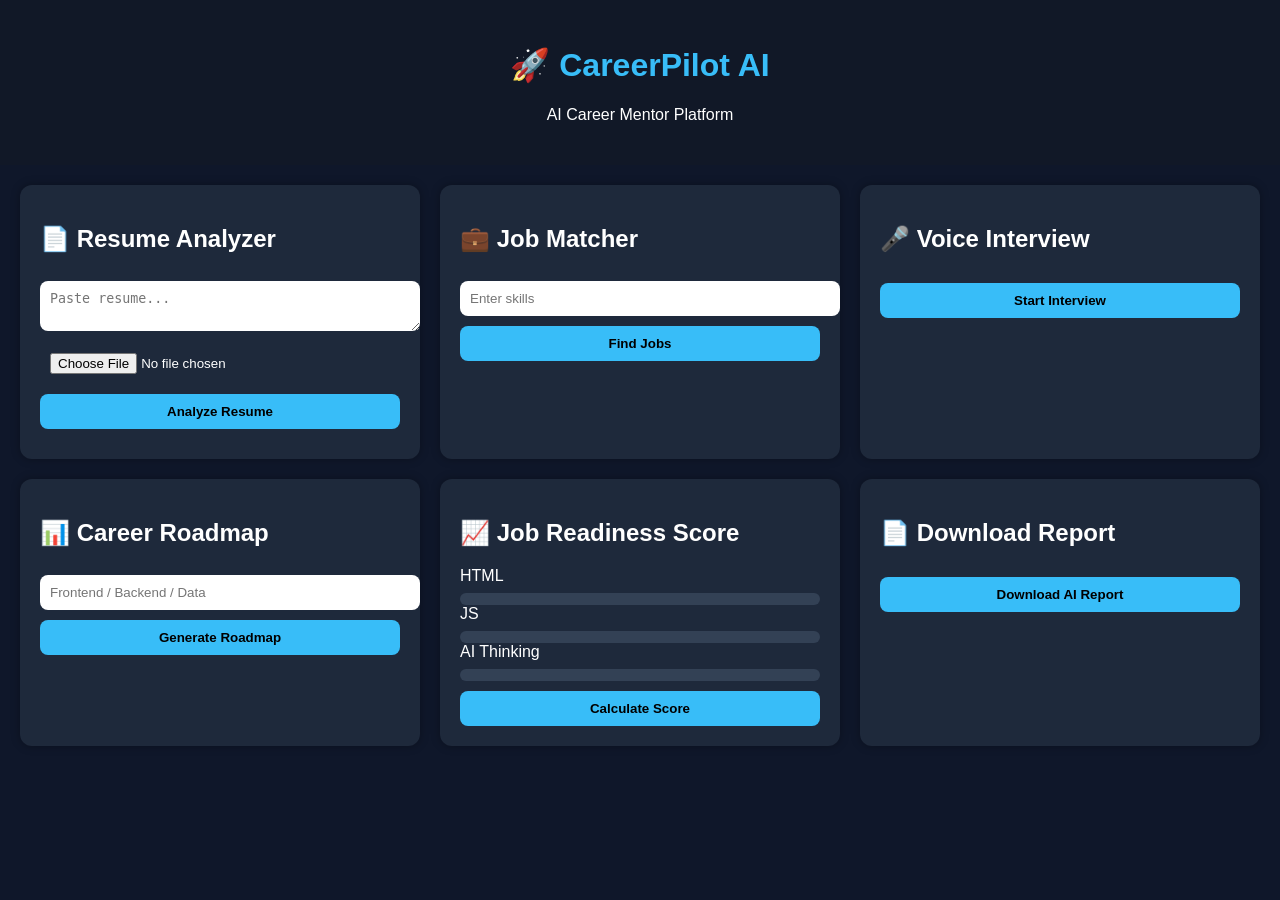
==== commit fa0cbbae: "Update index.html Career Ai website" ====
--- a/index.html
+++ b/index.html
@@ -165,461 +165,4 @@
     reader.readAsText(file);
 }
 
-/* RESUME ANALYSIS */
-function analyzeResume(){
 
-    let text = document.getElementById("resume").value.toLowerCase();
-
-    let keywords = ["html","css","js","javascript","react","node","python","sql","api","git"];
-
-    let score = 40;
-
-    keywords.forEach(k=>{
-        if(text.includes(k)) score += 6;
-    });
-
-    if(text.length > 300) score += 10;
-
-    if(score > 100) score = 100;
-
-    document.getElementById("resumeResult").innerHTML =
-    "🔥 ATS Score: " + score + "/100";
-}
-
-/* JOB MATCH */
-function jobMatch(){
-
-    let s = document.getElementById("skills").value.toLowerCase();
-    let jobs = [];
-
-    if(s.includes("react") || s.includes("js")){
-        jobs.push("Frontend Developer (92%)");
-    }
-
-    if(s.includes("python")){
-        jobs.push("Data Analyst (88%)");
-    }
-
-    if(s.includes("node")){
-        jobs.push("Backend Developer (85%)");
-    }
-
-    if(jobs.length === 0){
-        jobs.push("Internship Role (70%)");
-    }
-
-    document.getElementById("jobResult").innerHTML =
-    "🔥 Matches:<br>" + jobs.join("<br>");
-}
-
-/* VOICE INTERVIEW */
-let questions = [
-"Tell me about yourself",
-"What are your strengths?",
-"What is JavaScript?",
-"Explain your project",
-"Why should we hire you?"
-];
-
-let i = 0;
-let score = 0;
-
-function speak(text){
-    let msg = new SpeechSynthesisUtterance(text);
-    speechSynthesis.speak(msg);
-}
-
-function startInterview(){
-    i = 0;
-    score = 0;
-    nextQ();
-}
-
-function nextQ(){
-
-    if(i < questions.length){
-
-        let q = questions[i];
-        document.getElementById("qBox").innerText = q;
-        speak(q);
-
-        score += 20; // simulated scoring
-
-        i++;
-        setTimeout(nextQ, 6000);
-
-    }else{
-        document.getElementById("scoreBox").innerHTML =
-        "🎯 Interview Score: " + score + "/100";
-    }
-}
-
-/* ROADMAP */
-function roadmap(){
-
-    let g = document.getElementById("goal").value.toLowerCase();
-    let plan = "";
-
-    if(g.includes("frontend")){
-        plan = "HTML → CSS → JavaScript → React → Projects";
-    }
-    else if(g.includes("backend")){
-        plan = "Node → Express → API → Database → Deployment";
-    }
-    else if(g.includes("data")){
-        plan = "Excel → SQL → Python → Pandas → ML Basics";
-    }
-    else{
-        plan = "Learn Basics → Build Projects → Internship";
-    }
-
-    document.getElementById("roadmapResult").innerHTML = plan;
-}
-
-/* DASHBOARD */
-function showProgress(){
-    document.getElementById("h").style.width = "90%";
-    document.getElementById("j").style.width = "80%";
-    document.getElementById("a").style.width = "75%";
-}
-
-/* REPORT */
-function downloadReport(){
-
-    let data =
-`CAREERPILOT AI FINAL REPORT
-
-Resume:
-${document.getElementById("resume").value}
-
-Score:
-${document.getElementById("resumeResult").innerText}
-
-Job Matches:
-${document.getElementById("jobResult").innerText}
-`;
-
-    let blob = new Blob([data],{type:"text/plain"});
-    let a = document.createElement("a");
-
-    a.href = URL.createObjectURL(blob);
-    a.download = "CareerPilot_AI_Report.txt";
-    a.click();
-}
-
-</script>
-
-</body>
-</html><!DOCTYPE html>
-<html lang="en">
-<head>
-<meta charset="UTF-8">
-<title>CareerPilot AI - Final Polish</title>
-
-<style>
-body{
-    margin:0;
-    font-family:Arial;
-    background:#0f172a;
-    color:white;
-}
-
-header{
-    text-align:center;
-    padding:25px;
-    background:#111827;
-}
-
-h1{color:#38bdf8}
-
-.container{
-    display:grid;
-    grid-template-columns:repeat(auto-fit,minmax(300px,1fr));
-    gap:20px;
-    padding:20px;
-}
-
-.card{
-    background:#1e293b;
-    padding:20px;
-    border-radius:12px;
-    box-shadow:0 0 10px rgba(0,0,0,0.3);
-}
-
-input,textarea{
-    width:100%;
-    padding:10px;
-    margin-top:8px;
-    border:none;
-    border-radius:8px;
-}
-
-button{
-    width:100%;
-    padding:10px;
-    margin-top:10px;
-    border:none;
-    border-radius:8px;
-    background:#38bdf8;
-    font-weight:bold;
-    cursor:pointer;
-}
-
-button:hover{
-    background:#0ea5e9;
-}
-
-.result{
-    margin-top:10px;
-    color:#22c55e;
-}
-
-/* progress */
-.progress{
-    background:#334155;
-    border-radius:20px;
-    overflow:hidden;
-    margin-top:8px;
-}
-
-.bar{
-    height:12px;
-    width:0%;
-    background:#38bdf8;
-    transition:1s;
-}
-</style>
-</head>
-
-<body>
-
-<header>
-<h1>🚀 CareerPilot AI</h1>
-<p>AI Career Mentor Platform</p>
-</header>
-
-<div class="container">
-
-<!-- RESUME -->
-<div class="card">
-<h2>📄 Resume Analyzer</h2>
-<textarea id="resume" placeholder="Paste resume..."></textarea>
-
-<input type="file" onchange="loadFile(event)">
-
-<button onclick="analyzeResume()">Analyze Resume</button>
-
-<div id="resumeResult" class="result"></div>
-</div>
-
-<!-- JOB MATCH -->
-<div class="card">
-<h2>💼 Job Matcher</h2>
-<input id="skills" placeholder="Enter skills">
-<button onclick="jobMatch()">Find Jobs</button>
-<div id="jobResult" class="result"></div>
-</div>
-
-<!-- VOICE INTERVIEW -->
-<div class="card">
-<h2>🎤 Voice Interview</h2>
-<button onclick="startInterview()">Start Interview</button>
-<p id="qBox"></p>
-<div id="scoreBox" class="result"></div>
-</div>
-
-<!-- ROADMAP -->
-<div class="card">
-<h2>📊 Career Roadmap</h2>
-<input id="goal" placeholder="Frontend / Backend / Data">
-<button onclick="roadmap()">Generate Roadmap</button>
-<div id="roadmapResult" class="result"></div>
-</div>
-
-<!-- DASHBOARD -->
-<div class="card">
-<h2>📈 Job Readiness Score</h2>
-
-HTML
-<div class="progress"><div class="bar" id="h"></div></div>
-
-JS
-<div class="progress"><div class="bar" id="j"></div></div>
-
-AI Thinking
-<div class="progress"><div class="bar" id="a"></div></div>
-
-<button onclick="showProgress()">Calculate Score</button>
-</div>
-
-<!-- REPORT -->
-<div class="card">
-<h2>📄 Download Report</h2>
-<button onclick="downloadReport()">Download AI Report</button>
-</div>
-
-</div>
-
-<script>
-
-let resumeText = "";
-
-/* FILE LOAD */
-function loadFile(event){
-    let file = event.target.files[0];
-    let reader = new FileReader();
-
-    reader.onload = function(){
-        resumeText = reader.result;
-        document.getElementById("resume").value = resumeText;
-    }
-
-    reader.readAsText(file);
-}
-
-/* RESUME ANALYSIS */
-function analyzeResume(){
-
-    let text = document.getElementById("resume").value.toLowerCase();
-
-    let keywords = ["html","css","js","javascript","react","node","python","sql","api","git"];
-
-    let score = 40;
-
-    keywords.forEach(k=>{
-        if(text.includes(k)) score += 6;
-    });
-
-    if(text.length > 300) score += 10;
-
-    if(score > 100) score = 100;
-
-    document.getElementById("resumeResult").innerHTML =
-    "🔥 ATS Score: " + score + "/100";
-}
-
-/* JOB MATCH */
-function jobMatch(){
-
-    let s = document.getElementById("skills").value.toLowerCase();
-    let jobs = [];
-
-    if(s.includes("react") || s.includes("js")){
-        jobs.push("Frontend Developer (92%)");
-    }
-
-    if(s.includes("python")){
-        jobs.push("Data Analyst (88%)");
-    }
-
-    if(s.includes("node")){
-        jobs.push("Backend Developer (85%)");
-    }
-
-    if(jobs.length === 0){
-        jobs.push("Internship Role (70%)");
-    }
-
-    document.getElementById("jobResult").innerHTML =
-    "🔥 Matches:<br>" + jobs.join("<br>");
-}
-
-/* VOICE INTERVIEW */
-let questions = [
-"Tell me about yourself",
-"What are your strengths?",
-"What is JavaScript?",
-"Explain your project",
-"Why should we hire you?"
-];
-
-let i = 0;
-let score = 0;
-
-function speak(text){
-    let msg = new SpeechSynthesisUtterance(text);
-    speechSynthesis.speak(msg);
-}
-
-function startInterview(){
-    i = 0;
-    score = 0;
-    nextQ();
-}
-
-function nextQ(){
-
-    if(i < questions.length){
-
-        let q = questions[i];
-        document.getElementById("qBox").innerText = q;
-        speak(q);
-
-        score += 20; // simulated scoring
-
-        i++;
-        setTimeout(nextQ, 6000);
-
-    }else{
-        document.getElementById("scoreBox").innerHTML =
-        "🎯 Interview Score: " + score + "/100";
-    }
-}
-
-/* ROADMAP */
-function roadmap(){
-
-    let g = document.getElementById("goal").value.toLowerCase();
-    let plan = "";
-
-    if(g.includes("frontend")){
-        plan = "HTML → CSS → JavaScript → React → Projects";
-    }
-    else if(g.includes("backend")){
-        plan = "Node → Express → API → Database → Deployment";
-    }
-    else if(g.includes("data")){
-        plan = "Excel → SQL → Python → Pandas → ML Basics";
-    }
-    else{
-        plan = "Learn Basics → Build Projects → Internship";
-    }
-
-    document.getElementById("roadmapResult").innerHTML = plan;
-}
-
-/* DASHBOARD */
-function showProgress(){
-    document.getElementById("h").style.width = "90%";
-    document.getElementById("j").style.width = "80%";
-    document.getElementById("a").style.width = "75%";
-}
-
-/* REPORT */
-function downloadReport(){
-
-    let data =
-`CAREERPILOT AI FINAL REPORT
-
-Resume:
-${document.getElementById("resume").value}
-
-Score:
-${document.getElementById("resumeResult").innerText}
-
-Job Matches:
-${document.getElementById("jobResult").innerText}
-`;
-
-    let blob = new Blob([data],{type:"text/plain"});
-    let a = document.createElement("a");
-
-    a.href = URL.createObjectURL(blob);
-    a.download = "CareerPilot_AI_Report.txt";
-    a.click();
-}
-
-</script>
-
-</body>
-</html>
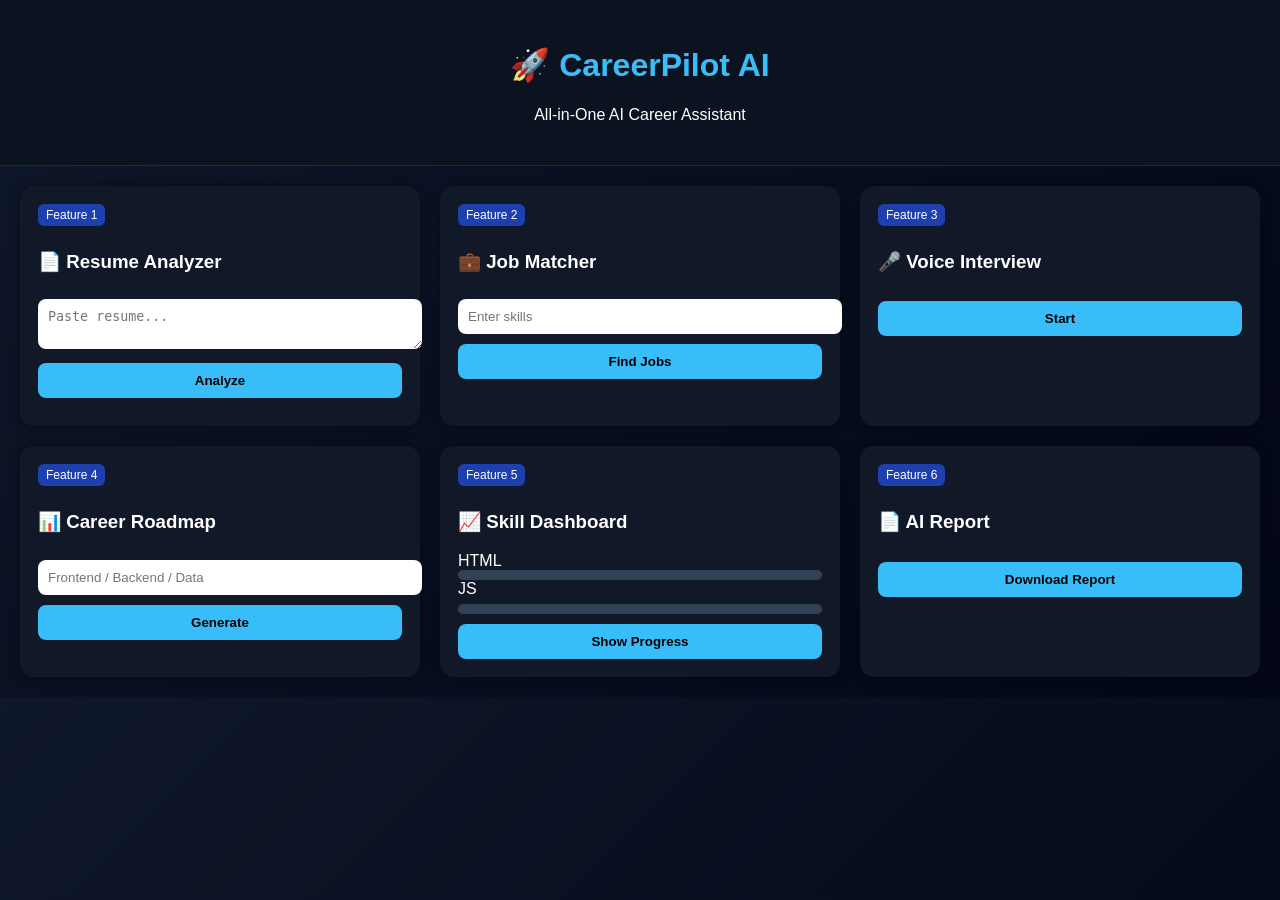
==== commit 645d00a0: "Update index.html Career Pilot Ai website" ====
--- a/index.html
+++ b/index.html
@@ -2,24 +2,27 @@
 <html lang="en">
 <head>
 <meta charset="UTF-8">
-<title>CareerPilot AI - Final Polish</title>
+<title>CareerPilot AI</title>
 
 <style>
 body{
     margin:0;
     font-family:Arial;
-    background:#0f172a;
+    background:linear-gradient(135deg,#0f172a,#020617);
     color:white;
 }
 
+/* HEADER */
 header{
     text-align:center;
     padding:25px;
-    background:#111827;
+    background:#0b1220;
+    border-bottom:1px solid #1f2937;
 }
 
 h1{color:#38bdf8}
 
+/* GRID */
 .container{
     display:grid;
     grid-template-columns:repeat(auto-fit,minmax(300px,1fr));
@@ -27,13 +30,20 @@
     padding:20px;
 }
 
+/* CARD */
 .card{
-    background:#1e293b;
-    padding:20px;
-    border-radius:12px;
-    box-shadow:0 0 10px rgba(0,0,0,0.3);
-}
-
+    background:#111827;
+    padding:18px;
+    border-radius:14px;
+    box-shadow:0 0 12px rgba(0,0,0,0.4);
+    transition:0.3s;
+}
+
+.card:hover{
+    transform:scale(1.02);
+}
+
+/* INPUT */
 input,textarea{
     width:100%;
     padding:10px;
@@ -42,6 +52,7 @@
     border-radius:8px;
 }
 
+/* BUTTON */
 button{
     width:100%;
     padding:10px;
@@ -57,24 +68,21 @@
     background:#0ea5e9;
 }
 
+/* RESULT */
 .result{
     margin-top:10px;
     color:#22c55e;
-}
-
-/* progress */
-.progress{
-    background:#334155;
-    border-radius:20px;
-    overflow:hidden;
-    margin-top:8px;
-}
-
-.bar{
-    height:12px;
-    width:0%;
-    background:#38bdf8;
-    transition:1s;
+    font-size:14px;
+}
+
+/* BADGE */
+.badge{
+    display:inline-block;
+    padding:4px 8px;
+    background:#1e40af;
+    border-radius:6px;
+    font-size:12px;
+    margin-bottom:6px;
 }
 </style>
 </head>
@@ -83,86 +91,168 @@
 
 <header>
 <h1>🚀 CareerPilot AI</h1>
-<p>AI Career Mentor Platform</p>
+<p>All-in-One AI Career Assistant</p>
 </header>
 
 <div class="container">
 
-<!-- RESUME -->
-<div class="card">
-<h2>📄 Resume Analyzer</h2>
+<!-- 1 RESUME -->
+<div class="card">
+<div class="badge">Feature 1</div>
+<h3>📄 Resume Analyzer</h3>
 <textarea id="resume" placeholder="Paste resume..."></textarea>
-
-<input type="file" onchange="loadFile(event)">
-
-<button onclick="analyzeResume()">Analyze Resume</button>
-
-<div id="resumeResult" class="result"></div>
-</div>
-
-<!-- JOB MATCH -->
-<div class="card">
-<h2>💼 Job Matcher</h2>
+<button onclick="resumeAI()">Analyze</button>
+<div id="resOut" class="result"></div>
+</div>
+
+<!-- 2 JOB MATCH -->
+<div class="card">
+<div class="badge">Feature 2</div>
+<h3>💼 Job Matcher</h3>
 <input id="skills" placeholder="Enter skills">
-<button onclick="jobMatch()">Find Jobs</button>
-<div id="jobResult" class="result"></div>
-</div>
-
-<!-- VOICE INTERVIEW -->
-<div class="card">
-<h2>🎤 Voice Interview</h2>
-<button onclick="startInterview()">Start Interview</button>
-<p id="qBox"></p>
-<div id="scoreBox" class="result"></div>
-</div>
-
-<!-- ROADMAP -->
-<div class="card">
-<h2>📊 Career Roadmap</h2>
+<button onclick="jobAI()">Find Jobs</button>
+<div id="jobOut" class="result"></div>
+</div>
+
+<!-- 3 VOICE -->
+<div class="card">
+<div class="badge">Feature 3</div>
+<h3>🎤 Voice Interview</h3>
+<button onclick="voiceAI()">Start</button>
+<p id="q"></p>
+<div id="voiceOut" class="result"></div>
+</div>
+
+<!-- 4 ROADMAP -->
+<div class="card">
+<div class="badge">Feature 4</div>
+<h3>📊 Career Roadmap</h3>
 <input id="goal" placeholder="Frontend / Backend / Data">
-<button onclick="roadmap()">Generate Roadmap</button>
-<div id="roadmapResult" class="result"></div>
-</div>
-
-<!-- DASHBOARD -->
-<div class="card">
-<h2>📈 Job Readiness Score</h2>
+<button onclick="roadmapAI()">Generate</button>
+<div id="roadOut" class="result"></div>
+</div>
+
+<!-- 5 DASHBOARD -->
+<div class="card">
+<div class="badge">Feature 5</div>
+<h3>📈 Skill Dashboard</h3>
 
 HTML
-<div class="progress"><div class="bar" id="h"></div></div>
+<div style="background:#334155;height:10px;border-radius:20px;">
+<div id="h" style="height:10px;width:0;background:#38bdf8;border-radius:20px;"></div>
+</div>
 
 JS
-<div class="progress"><div class="bar" id="j"></div></div>
-
-AI Thinking
-<div class="progress"><div class="bar" id="a"></div></div>
-
-<button onclick="showProgress()">Calculate Score</button>
-</div>
-
-<!-- REPORT -->
-<div class="card">
-<h2>📄 Download Report</h2>
-<button onclick="downloadReport()">Download AI Report</button>
+<div style="background:#334155;height:10px;border-radius:20px;margin-top:6px;">
+<div id="j" style="height:10px;width:0;background:#38bdf8;border-radius:20px;"></div>
+</div>
+
+<button onclick="dashAI()">Show Progress</button>
+</div>
+
+<!-- 6 REPORT -->
+<div class="card">
+<div class="badge">Feature 6</div>
+<h3>📄 AI Report</h3>
+<button onclick="downloadAI()">Download Report</button>
 </div>
 
 </div>
 
 <script>
 
-let resumeText = "";
-
-/* FILE LOAD */
-function loadFile(event){
-    let file = event.target.files[0];
-    let reader = new FileReader();
-
-    reader.onload = function(){
-        resumeText = reader.result;
-        document.getElementById("resume").value = resumeText;
-    }
-
-    reader.readAsText(file);
-}
-
-
+/* 1 RESUME */
+function resumeAI(){
+    let t = document.getElementById("resume").value.toLowerCase();
+
+    let score = 40;
+    let keys = ["html","css","js","react","node","python","sql","api"];
+
+    keys.forEach(k=>{
+        if(t.includes(k)) score += 7;
+    });
+
+    if(score > 100) score = 100;
+
+    document.getElementById("resOut").innerHTML =
+    "🔥 ATS Score: " + score + "/100";
+}
+
+/* 2 JOB */
+function jobAI(){
+    let s = document.getElementById("skills").value.toLowerCase();
+    let jobs = [];
+
+    if(s.includes("react") || s.includes("js")){
+        jobs.push("Frontend Dev (92%)");
+    }
+    if(s.includes("python")){
+        jobs.push("Data Analyst (88%)");
+    }
+    if(s.includes("node")){
+        jobs.push("Backend Dev (85%)");
+    }
+
+    if(jobs.length === 0){
+        jobs.push("Internship Role (70%)");
+    }
+
+    document.getElementById("jobOut").innerHTML = jobs.join("<br>");
+}
+
+/* 3 VOICE */
+let qList = ["Tell me about yourself","Your strength?","What is JS?"];
+let i=0;
+
+function voiceAI(){
+    if(i < qList.length){
+        document.getElementById("q").innerText = qList[i];
+        speechSynthesis.speak(new SpeechSynthesisUtterance(qList[i]));
+        i++;
+    }else{
+        document.getElementById("voiceOut").innerText = "Interview Completed";
+        i=0;
+    }
+}
+
+/* 4 ROADMAP */
+function roadmapAI(){
+    let g = document.getElementById("goal").value.toLowerCase();
+    let r = "Learn Basics → Projects → Internship";
+
+    if(g.includes("frontend")) r="HTML → CSS → JS → React";
+    if(g.includes("backend")) r="Node → API → DB → Deploy";
+    if(g.includes("data")) r="Excel → SQL → Python → ML";
+
+    document.getElementById("roadOut").innerHTML = r;
+}
+
+/* 5 DASHBOARD */
+function dashAI(){
+    document.getElementById("h").style.width="90%";
+    document.getElementById("j").style.width="80%";
+}
+
+/* 6 REPORT */
+function downloadAI(){
+    let text = `
+CAREERPILOT AI REPORT
+
+Resume:
+${document.getElementById("resume").value}
+
+Skills:
+${document.getElementById("skills").value}
+`;
+
+    let blob = new Blob([text],{type:"text/plain"});
+    let a=document.createElement("a");
+    a.href=URL.createObjectURL(blob);
+    a.download="report.txt";
+    a.click();
+}
+
+</script>
+
+</body>
+</html>
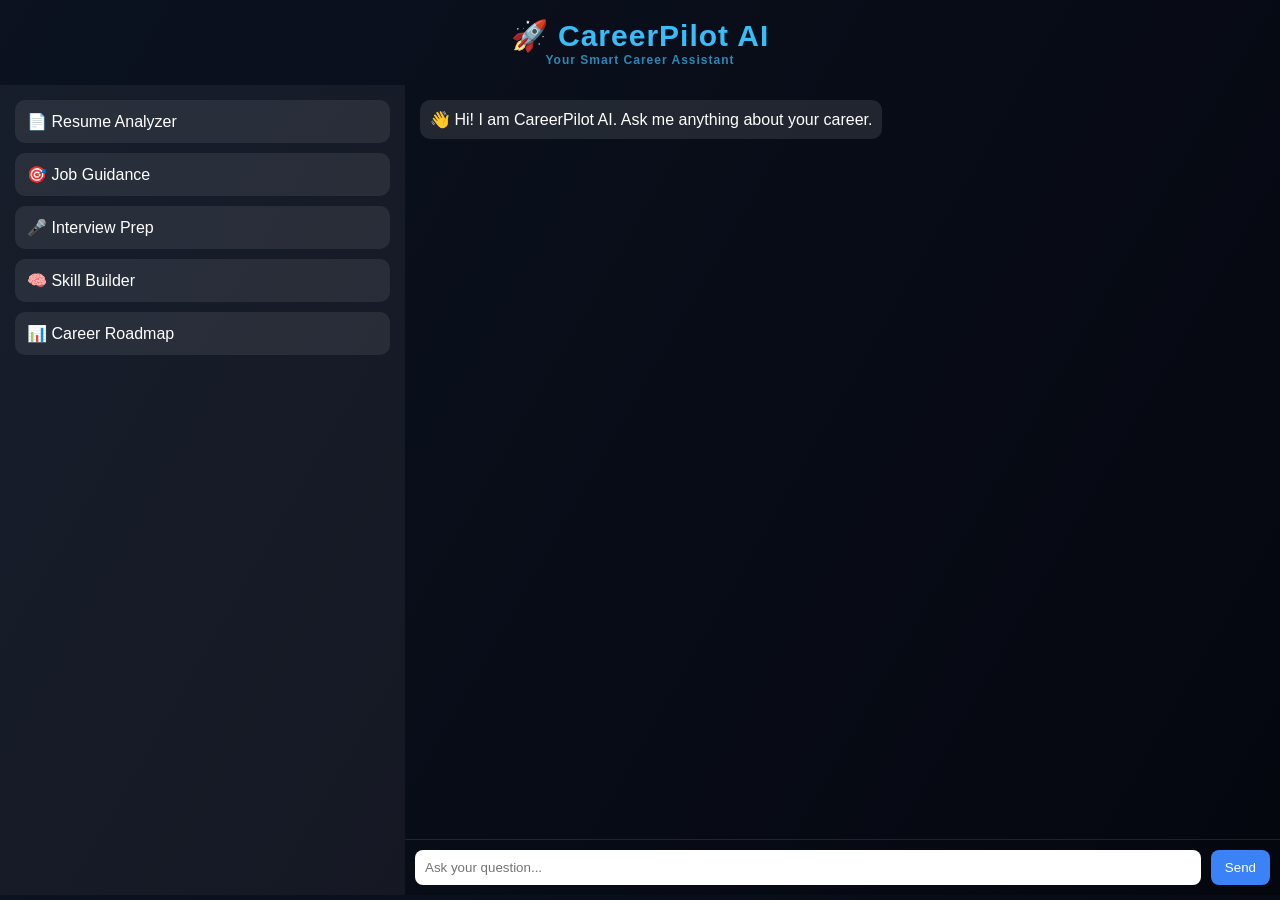
==== commit 1fe513df: "index.html Career pilot - ai website" ====
--- a/index.html
+++ b/index.html
@@ -2,257 +2,222 @@
 <html lang="en">
 <head>
 <meta charset="UTF-8">
+<meta name="viewport" content="width=device-width, initial-scale=1.0">
 <title>CareerPilot AI</title>
 
 <style>
 body{
-    margin:0;
-    font-family:Arial;
-    background:linear-gradient(135deg,#0f172a,#020617);
-    color:white;
-}
-
-/* HEADER */
-header{
-    text-align:center;
-    padding:25px;
-    background:#0b1220;
-    border-bottom:1px solid #1f2937;
-}
-
-h1{color:#38bdf8}
-
-/* GRID */
+margin:0;
+font-family:Arial;
+background:linear-gradient(120deg,#0b1220,#05070f);
+color:white;
+}
+
+.header{
+text-align:center;
+padding:18px;
+font-size:30px;
+font-weight:bold;
+color:#38bdf8;
+letter-spacing:1px;
+}
+
 .container{
-    display:grid;
-    grid-template-columns:repeat(auto-fit,minmax(300px,1fr));
-    gap:20px;
-    padding:20px;
-}
-
-/* CARD */
+display:flex;
+height:90vh;
+}
+
+.left{
+width:30%;
+background:rgba(255,255,255,0.05);
+padding:15px;
+}
+
 .card{
-    background:#111827;
-    padding:18px;
-    border-radius:14px;
-    box-shadow:0 0 12px rgba(0,0,0,0.4);
-    transition:0.3s;
+background:rgba(255,255,255,0.08);
+padding:12px;
+margin-bottom:10px;
+border-radius:10px;
+cursor:pointer;
+transition:0.2s;
 }
 
 .card:hover{
-    transform:scale(1.02);
-}
-
-/* INPUT */
-input,textarea{
-    width:100%;
-    padding:10px;
-    margin-top:8px;
-    border:none;
-    border-radius:8px;
-}
-
-/* BUTTON */
+background:#2563eb;
+transform:scale(1.03);
+}
+
+.right{
+width:70%;
+display:flex;
+flex-direction:column;
+}
+
+.chat{
+flex:1;
+padding:15px;
+overflow:auto;
+display:flex;
+flex-direction:column;
+gap:10px;
+}
+
+.msg{
+padding:10px;
+border-radius:10px;
+max-width:75%;
+white-space:pre-line;
+animation:fade 0.3s ease-in;
+}
+
+@keyframes fade{
+from{opacity:0;transform:translateY(10px);}
+to{opacity:1;transform:translateY(0);}
+}
+
+.user{background:#2563eb;align-self:flex-end;}
+.bot{background:rgba(255,255,255,0.1);align-self:flex-start;}
+
+.inputBox{
+display:flex;
+padding:10px;
+gap:10px;
+border-top:1px solid rgba(255,255,255,0.1);
+}
+
+input{
+flex:1;
+padding:10px;
+border:none;
+border-radius:8px;
+outline:none;
+}
+
 button{
-    width:100%;
-    padding:10px;
-    margin-top:10px;
-    border:none;
-    border-radius:8px;
-    background:#38bdf8;
-    font-weight:bold;
-    cursor:pointer;
+padding:10px 14px;
+border:none;
+border-radius:8px;
+background:#3b82f6;
+color:white;
+cursor:pointer;
 }
 
 button:hover{
-    background:#0ea5e9;
-}
-
-/* RESULT */
-.result{
-    margin-top:10px;
-    color:#22c55e;
-    font-size:14px;
-}
-
-/* BADGE */
-.badge{
-    display:inline-block;
-    padding:4px 8px;
-    background:#1e40af;
-    border-radius:6px;
-    font-size:12px;
-    margin-bottom:6px;
+background:#2563eb;
+}
+
+.tag{
+font-size:12px;
+opacity:0.7;
 }
 </style>
 </head>
 
 <body>
 
-<header>
-<h1>🚀 CareerPilot AI</h1>
-<p>All-in-One AI Career Assistant</p>
-</header>
+<div class="header">🚀 CareerPilot AI <div class="tag">Your Smart Career Assistant</div></div>
 
 <div class="container">
 
-<!-- 1 RESUME -->
-<div class="card">
-<div class="badge">Feature 1</div>
-<h3>📄 Resume Analyzer</h3>
-<textarea id="resume" placeholder="Paste resume..."></textarea>
-<button onclick="resumeAI()">Analyze</button>
-<div id="resOut" class="result"></div>
-</div>
-
-<!-- 2 JOB MATCH -->
-<div class="card">
-<div class="badge">Feature 2</div>
-<h3>💼 Job Matcher</h3>
-<input id="skills" placeholder="Enter skills">
-<button onclick="jobAI()">Find Jobs</button>
-<div id="jobOut" class="result"></div>
-</div>
-
-<!-- 3 VOICE -->
-<div class="card">
-<div class="badge">Feature 3</div>
-<h3>🎤 Voice Interview</h3>
-<button onclick="voiceAI()">Start</button>
-<p id="q"></p>
-<div id="voiceOut" class="result"></div>
-</div>
-
-<!-- 4 ROADMAP -->
-<div class="card">
-<div class="badge">Feature 4</div>
-<h3>📊 Career Roadmap</h3>
-<input id="goal" placeholder="Frontend / Backend / Data">
-<button onclick="roadmapAI()">Generate</button>
-<div id="roadOut" class="result"></div>
-</div>
-
-<!-- 5 DASHBOARD -->
-<div class="card">
-<div class="badge">Feature 5</div>
-<h3>📈 Skill Dashboard</h3>
-
-HTML
-<div style="background:#334155;height:10px;border-radius:20px;">
-<div id="h" style="height:10px;width:0;background:#38bdf8;border-radius:20px;"></div>
-</div>
-
-JS
-<div style="background:#334155;height:10px;border-radius:20px;margin-top:6px;">
-<div id="j" style="height:10px;width:0;background:#38bdf8;border-radius:20px;"></div>
-</div>
-
-<button onclick="dashAI()">Show Progress</button>
-</div>
-
-<!-- 6 REPORT -->
-<div class="card">
-<div class="badge">Feature 6</div>
-<h3>📄 AI Report</h3>
-<button onclick="downloadAI()">Download Report</button>
+<!-- LEFT -->
+<div class="left">
+
+<div class="card" onclick="quick('resume')">📄 Resume Analyzer</div>
+<div class="card" onclick="quick('job')">🎯 Job Guidance</div>
+<div class="card" onclick="quick('interview')">🎤 Interview Prep</div>
+<div class="card" onclick="quick('skills')">🧠 Skill Builder</div>
+<div class="card" onclick="quick('career')">📊 Career Roadmap</div>
+
+</div>
+
+<!-- CHAT -->
+<div class="right">
+
+<div class="chat" id="chat">
+<div class="msg bot">👋 Hi! I am CareerPilot AI. Ask me anything about your career.</div>
+</div>
+
+<div class="inputBox">
+<input id="input" placeholder="Ask your question..." />
+<button onclick="send()">Send</button>
+</div>
+
 </div>
 
 </div>
 
 <script>
 
-/* 1 RESUME */
-function resumeAI(){
-    let t = document.getElementById("resume").value.toLowerCase();
-
-    let score = 40;
-    let keys = ["html","css","js","react","node","python","sql","api"];
-
-    keys.forEach(k=>{
-        if(t.includes(k)) score += 7;
-    });
-
-    if(score > 100) score = 100;
-
-    document.getElementById("resOut").innerHTML =
-    "🔥 ATS Score: " + score + "/100";
-}
-
-/* 2 JOB */
-function jobAI(){
-    let s = document.getElementById("skills").value.toLowerCase();
-    let jobs = [];
-
-    if(s.includes("react") || s.includes("js")){
-        jobs.push("Frontend Dev (92%)");
-    }
-    if(s.includes("python")){
-        jobs.push("Data Analyst (88%)");
-    }
-    if(s.includes("node")){
-        jobs.push("Backend Dev (85%)");
-    }
-
-    if(jobs.length === 0){
-        jobs.push("Internship Role (70%)");
-    }
-
-    document.getElementById("jobOut").innerHTML = jobs.join("<br>");
-}
-
-/* 3 VOICE */
-let qList = ["Tell me about yourself","Your strength?","What is JS?"];
-let i=0;
-
-function voiceAI(){
-    if(i < qList.length){
-        document.getElementById("q").innerText = qList[i];
-        speechSynthesis.speak(new SpeechSynthesisUtterance(qList[i]));
-        i++;
-    }else{
-        document.getElementById("voiceOut").innerText = "Interview Completed";
-        i=0;
-    }
-}
-
-/* 4 ROADMAP */
-function roadmapAI(){
-    let g = document.getElementById("goal").value.toLowerCase();
-    let r = "Learn Basics → Projects → Internship";
-
-    if(g.includes("frontend")) r="HTML → CSS → JS → React";
-    if(g.includes("backend")) r="Node → API → DB → Deploy";
-    if(g.includes("data")) r="Excel → SQL → Python → ML";
-
-    document.getElementById("roadOut").innerHTML = r;
-}
-
-/* 5 DASHBOARD */
-function dashAI(){
-    document.getElementById("h").style.width="90%";
-    document.getElementById("j").style.width="80%";
-}
-
-/* 6 REPORT */
-function downloadAI(){
-    let text = `
-CAREERPILOT AI REPORT
-
-Resume:
-${document.getElementById("resume").value}
-
-Skills:
-${document.getElementById("skills").value}
-`;
-
-    let blob = new Blob([text],{type:"text/plain"});
-    let a=document.createElement("a");
-    a.href=URL.createObjectURL(blob);
-    a.download="report.txt";
-    a.click();
+function addMsg(text,cls){
+let div=document.createElement("div");
+div.className="msg "+cls;
+div.innerText=text;
+document.getElementById("chat").appendChild(div);
+document.getElementById("chat").scrollTop=999999;
+}
+
+function getAI(text){
+text=text.toLowerCase();
+
+if(text.includes("resume")){
+return "📄 Resume Tips:\n• Add projects\n• Add skills\n• Keep 1 page\n• Use ATS keywords\n• Make it clean & simple";
+}
+
+if(text.includes("job")){
+return "🎯 Job Strategy:\n• Apply daily\n• Improve LinkedIn\n• Build 2–3 projects\n• Do internships if possible";
+}
+
+if(text.includes("interview")){
+return "🎤 Interview Prep:\n• HR questions practice\n• Basic DSA\n• Communication skills\n• Confidence matters most";
+}
+
+if(text.includes("skill")){
+return "🧠 Skills to Learn:\n• Python\n• JavaScript\n• DSA\n• AI basics\n• Communication skills";
+}
+
+if(text.includes("career")){
+return "📊 Career Roadmap:\nStep 1: Learn Skills\nStep 2: Build Projects\nStep 3: Internship\nStep 4: Job\nStep 5: Growth";
+}
+
+return "💡 Keep learning, stay consistent, and build real projects 🚀";
+}
+
+function send(){
+
+let input=document.getElementById("input");
+let text=input.value.trim();
+
+if(!text){
+alert("Please type something!");
+return;
+}
+
+addMsg(text,"user");
+
+setTimeout(()=>{
+addMsg("🤖 "+getAI(text),"bot");
+},500);
+
+input.value="";
+}
+
+function quick(type){
+
+let msg="";
+
+if(type==="resume") msg="How to improve my resume?";
+if(type==="job") msg="How to get job?";
+if(type==="interview") msg="Interview preparation tips?";
+if(type==="skills") msg="Best skills to learn?";
+if(type==="career") msg="Career roadmap?";
+
+document.getElementById("input").value=msg;
+send();
 }
 
 </script>
 
 </body>
 </html>
+
+
